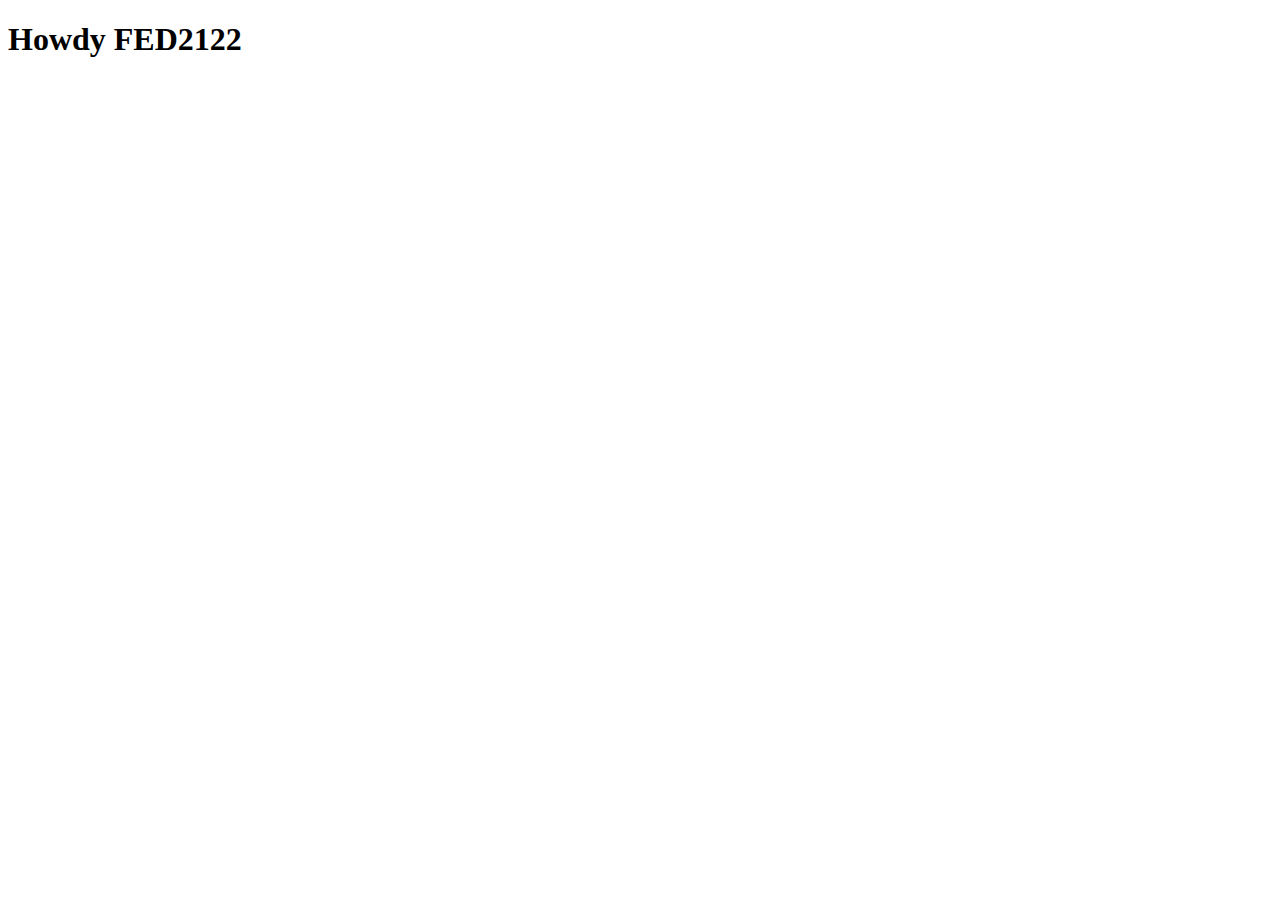
==== index.html @ b1f8be43 "Add files via upload" ====
<!doctype html>
<html lang="nl">
	
<head>
	<meta charset="UTF-8">
	<meta name="author" content="jouw naam">
	<meta name="viewport" content="width=device-width, initial-scale=1">
	
	<title>Howdy FED2122</title>
	
	<link href="styles/style.css" rel="stylesheet">
	<link rel="icon" type="image/svg+xml" href="images/favicon.svg">
</head>

<body>
	<h1>Howdy FED2122</h1>

	<script src="scripts/script.js"></script>
</body>
	
</html>
---- styles/style.css ----
/* CSS Document */
*, *::after, *::before {
  box-sizing:border-box;  
}
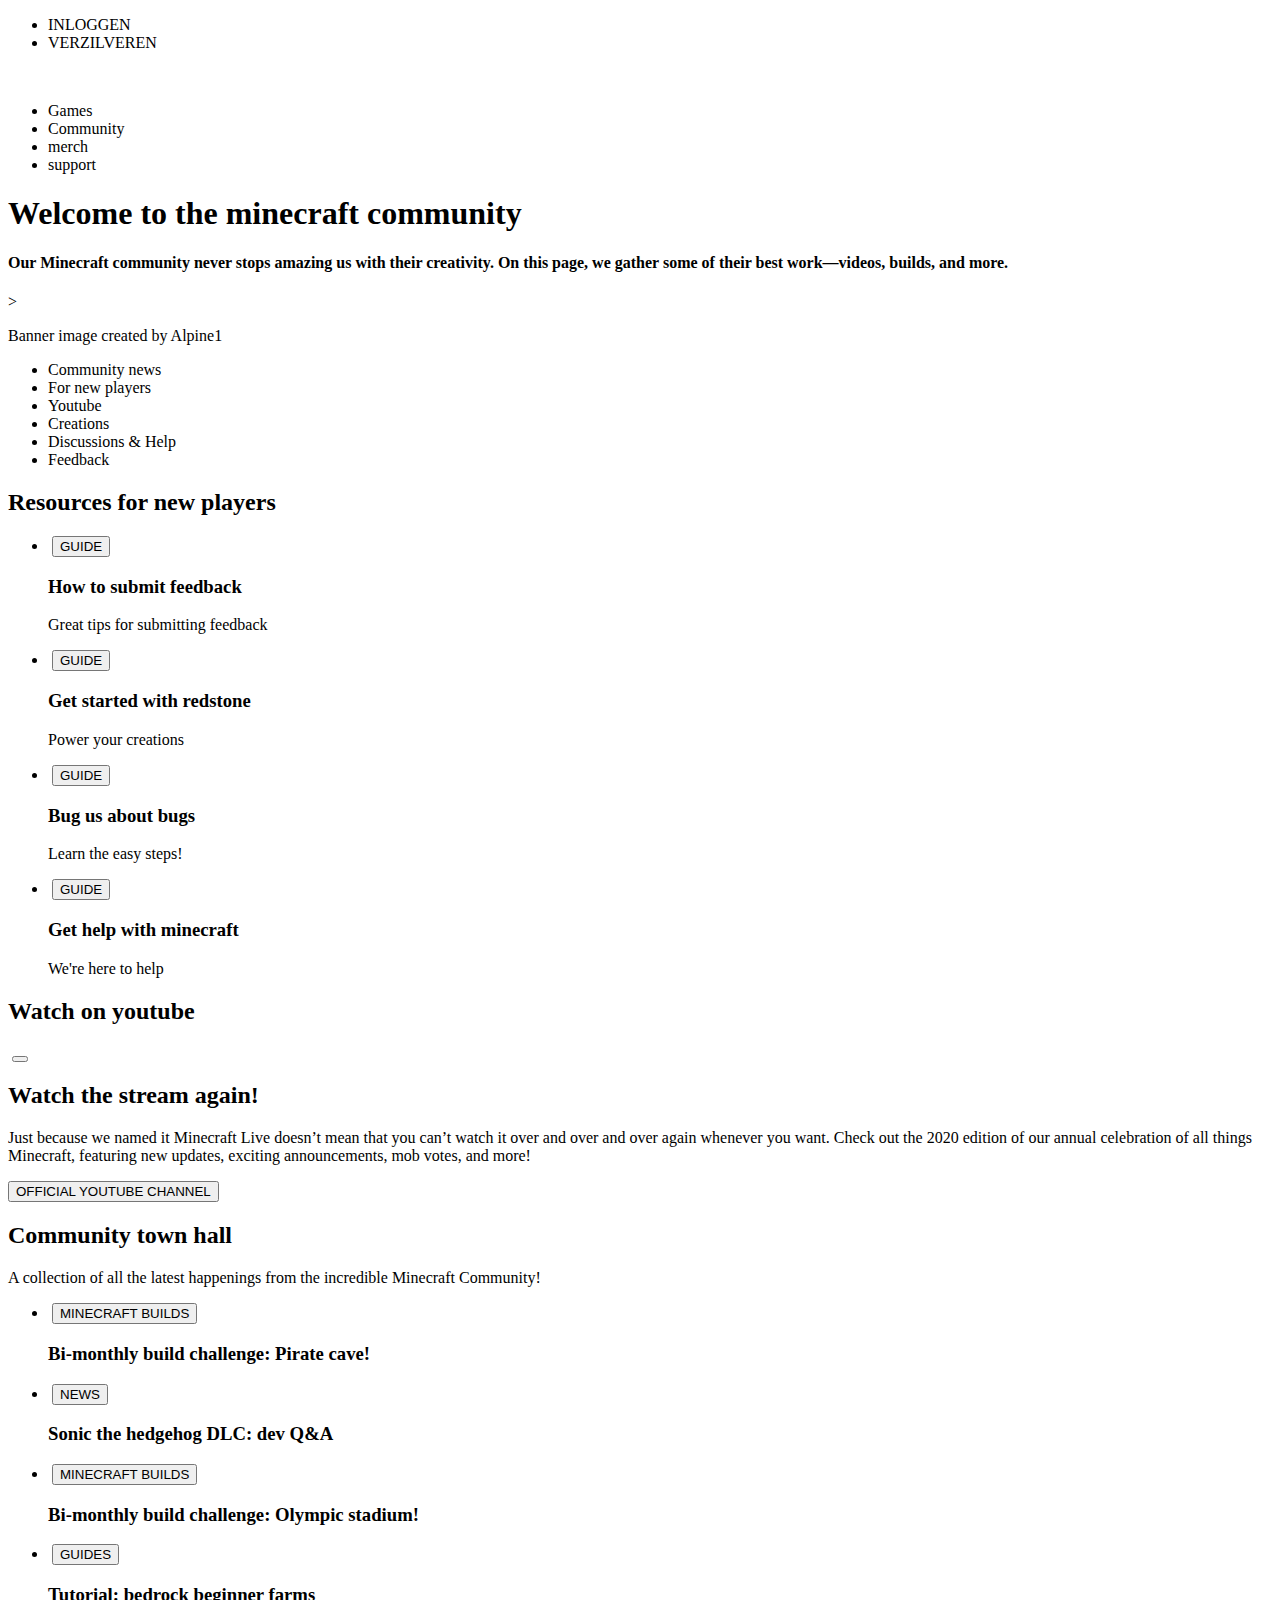
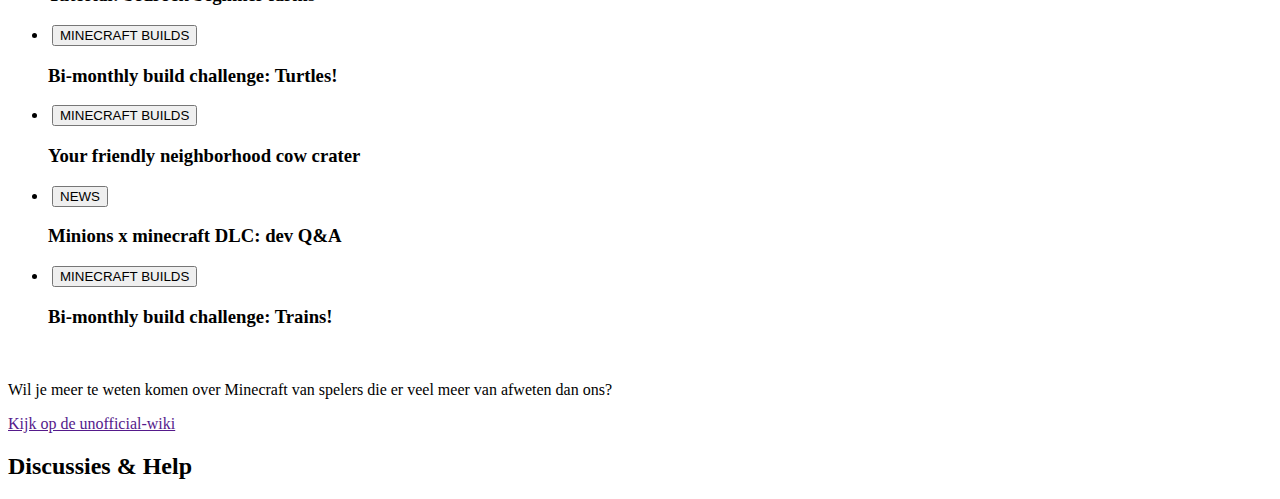
==== commit 84ce870c: "Add files via upload" ====
--- a/index.html
+++ b/index.html
@@ -13,7 +13,160 @@
 </head>
 
 <body>
-	<h1>Howdy FED2122</h1>
+	<header>
+		<ul>
+			<li>INLOGGEN</li>
+			<li>VERZILVEREN</li>
+		</ul>
+
+		<nav>
+			<img src="" alt="">
+			<ul>
+				<li>Games</li>
+				<li>Community</li>
+				<li>merch</li>
+				<li>support</li>
+			</ul>
+		</nav>
+
+		<div class = 'banner'>
+			<h1>Welcome to the minecraft community</h1>
+
+			<h4>Our Minecraft community never stops amazing us with their creativity. 
+				On this page, we gather some of their best work—videos, builds, and more.</h4>>
+			
+			<p>Banner image created by Alpine1</p>
+		</div>
+	</header>
+
+	<main>
+		<nav>
+			<ul>
+				<li>Community news</li>
+				<li>For new players</li>
+				<li>Youtube</li>
+				<li>Creations</li>
+				<li>Discussions & Help</li>
+				<li>Feedback</li>
+			</ul>
+		</nav>
+
+		<div class = "ForNewPlayers">
+			<h2>Resources for new players</h2>
+
+			<ul>
+				<li>
+					<img src="" alt="">
+					<button>GUIDE</button>
+					<h3>How to submit feedback</h3>
+					<p>Great tips for submitting feedback</p>
+				</li>
+				<li>
+					<img src="" alt="">
+					<button>GUIDE</button>
+					<h3>Get started with redstone</h3>
+					<p>Power your creations</p>
+				</li>
+				<li>
+					<img src="" alt="">
+					<button>GUIDE</button>
+					<h3>Bug us about bugs</h3>
+					<p>Learn the easy steps!</p>
+				</li>
+				<li>
+					<img src="" alt="">
+					<button>GUIDE</button>
+					<h3>Get help with minecraft</h3>
+					<p>We're here to help</p>
+				</li>
+			</ul>
+		</div>
+
+		<div class = "Youtube">
+			<h2>Watch on youtube</h2>
+			<img src="" alt="">
+			<button></button>
+
+			<h2>Watch the stream again!</h2>
+
+			<p>Just because we named it Minecraft Live doesn’t mean that you 
+				can’t watch it over and over and over again whenever you want. 
+				Check out the 2020 edition of our annual celebration of all things 
+				Minecraft, featuring new updates, exciting announcements, mob votes, 
+				and more!</p>
+
+			<button>OFFICIAL YOUTUBE CHANNEL</button>
+		</div>
+
+		<div class = "Creations">
+			<h2>Community town hall</h2>
+
+			<p>A collection of all the latest happenings from the incredible Minecraft Community!</p>
+
+			<ul>
+				<li>
+					<img src="" alt="">
+					<button>MINECRAFT BUILDS</button>
+					<h3>Bi-monthly build challenge: Pirate cave!</h3>
+				</li>
+				<li>
+					<img src="" alt="">
+					<button>NEWS</button>
+					<h3>Sonic the hedgehog DLC: dev Q&A</h3>
+				</li>
+				<li>
+					<img src="" alt="">
+					<button>MINECRAFT BUILDS</button>
+					<h3>Bi-monthly build challenge: Olympic stadium!</h3>
+				</li>
+				<li>
+					<img src="" alt="">
+					<button>GUIDES</button>
+					<h3>Tutorial: bedrock beginner farms</h3>
+				</li>
+				<li>
+					<img src="" alt="">
+					<button>MINECRAFT BUILDS</button>
+					<h3>Bi-monthly build challenge: Turtles!</h3>
+				</li>
+				<li>
+					<img src="" alt="">
+					<button>MINECRAFT BUILDS</button>
+					<h3>Your friendly neighborhood cow crater</h3>
+				</li>
+				<li>
+					<img src="" alt="">
+					<button>NEWS</button>
+					<h3>Minions x minecraft DLC: dev Q&A</h3>
+				</li>
+				<li>
+					<img src="" alt="">
+					<button>MINECRAFT BUILDS</button>
+					<h3>Bi-monthly build challenge: Trains!</h3>
+				</li>
+			</ul>
+
+			<img src="" alt="">
+
+			<p>Wil je meer te weten komen over Minecraft van spelers die er veel meer
+				van afweten dan ons?
+			</p>
+
+			<a href="">Kijk op de unofficial-wiki</a>
+		</div>
+
+		<div class = "Discussions&Help">
+			<h2>Discussies & Help</h2>
+		</div>
+
+		<div class = "Feedback">
+
+		</div>
+	</main>
+
+	<footer>
+
+	</footer>
 
 	<script src="scripts/script.js"></script>
 </body>
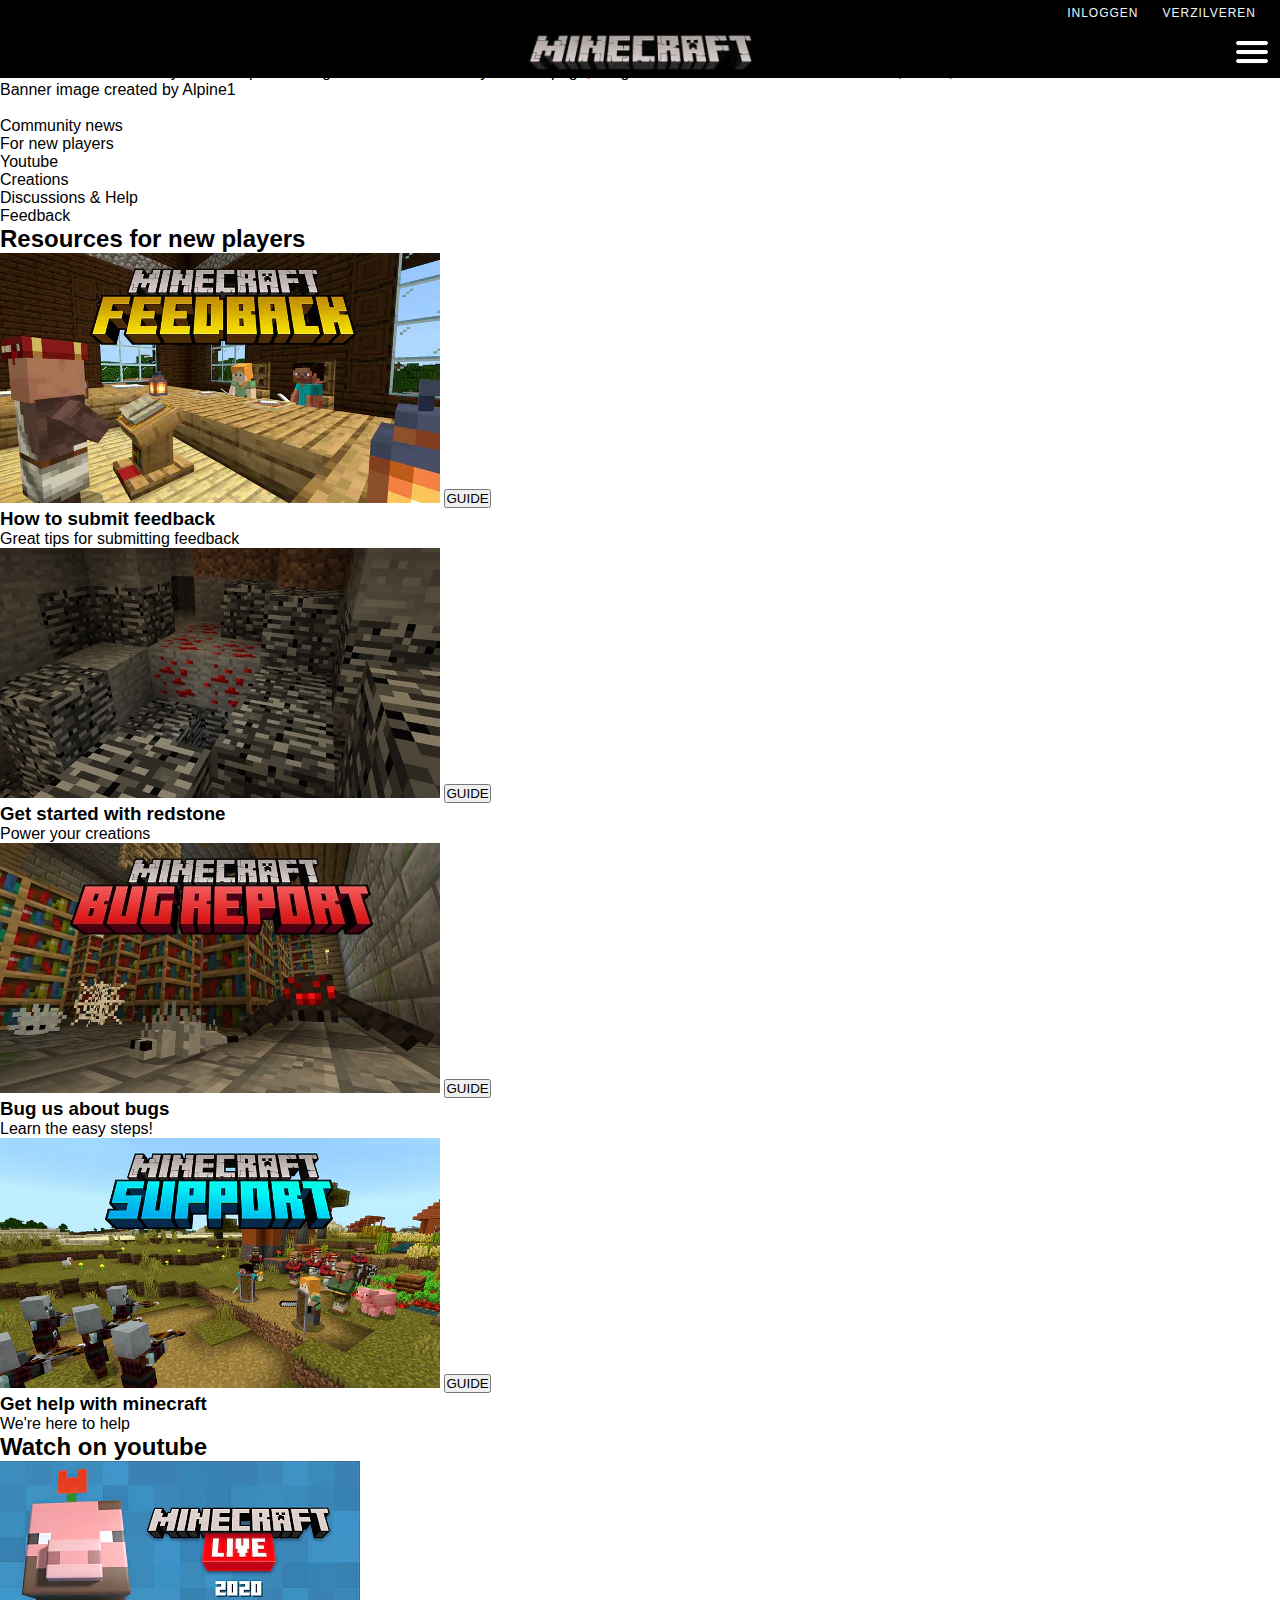
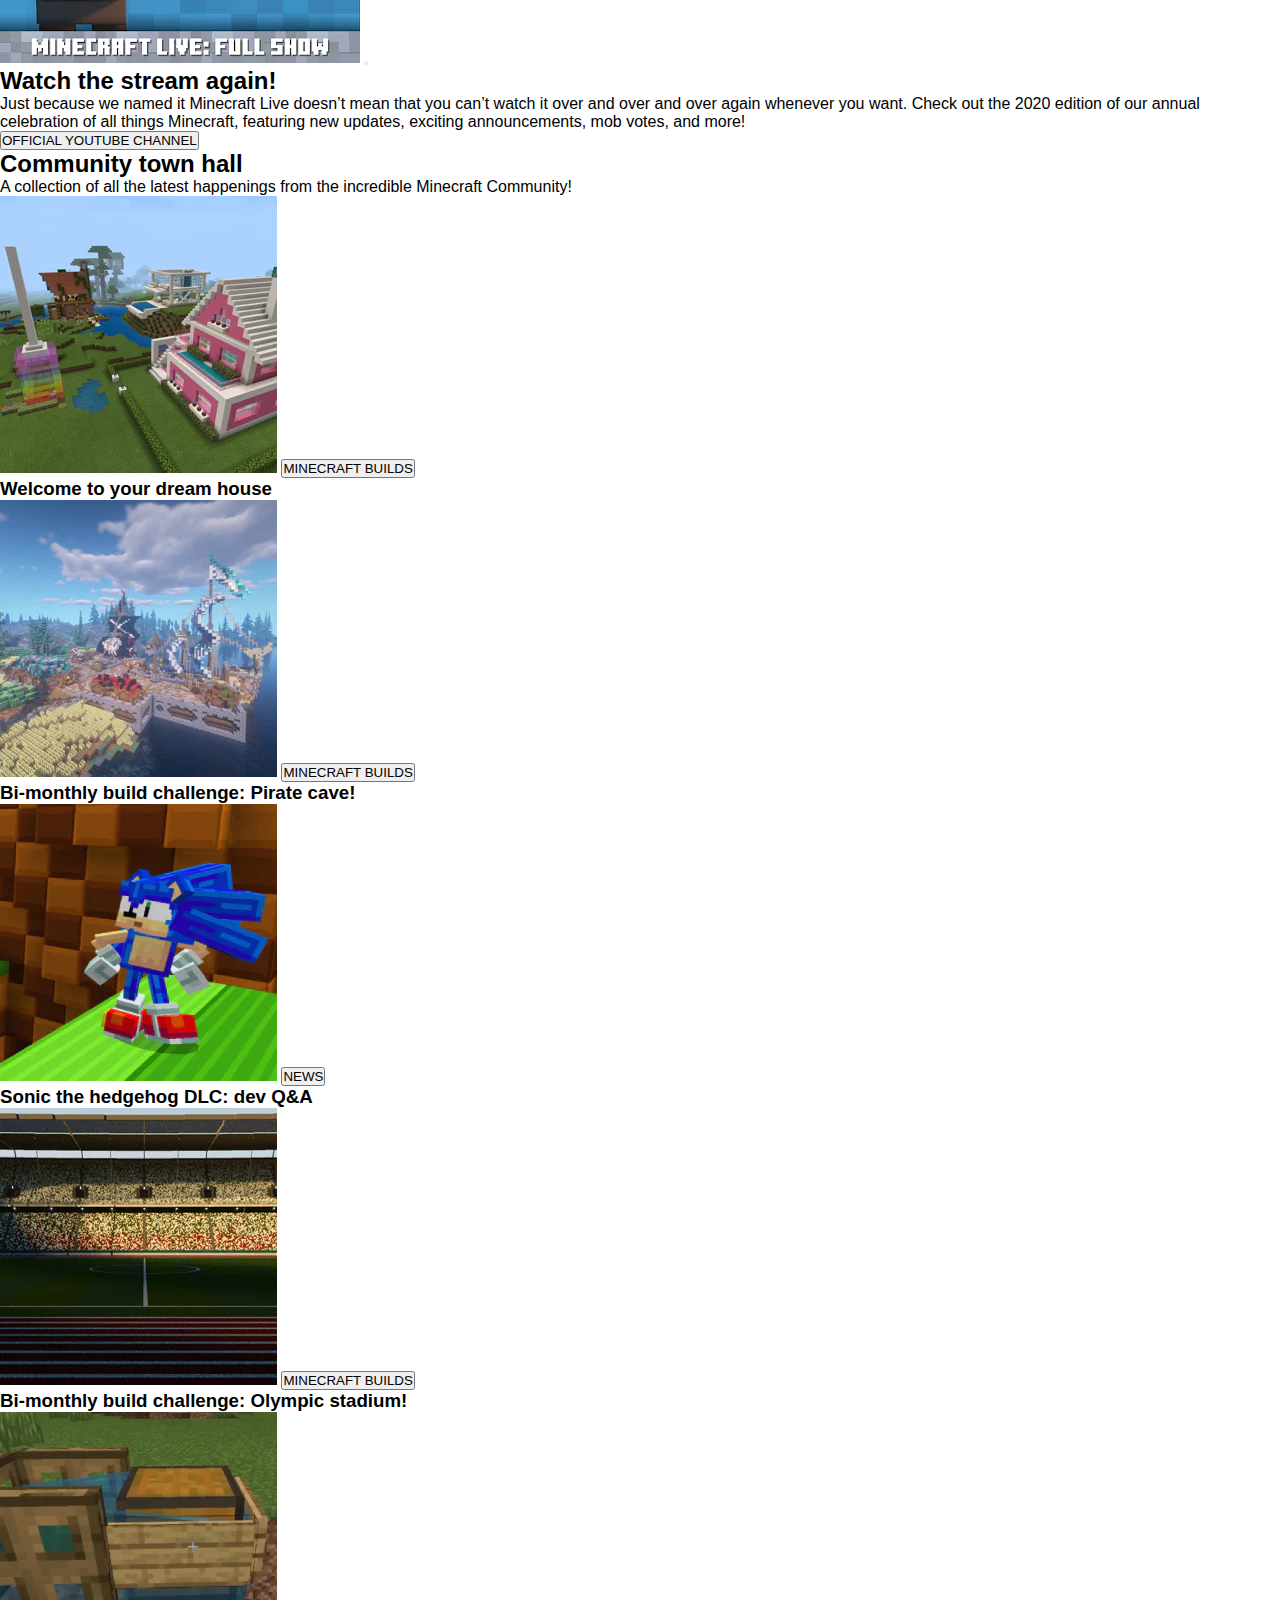
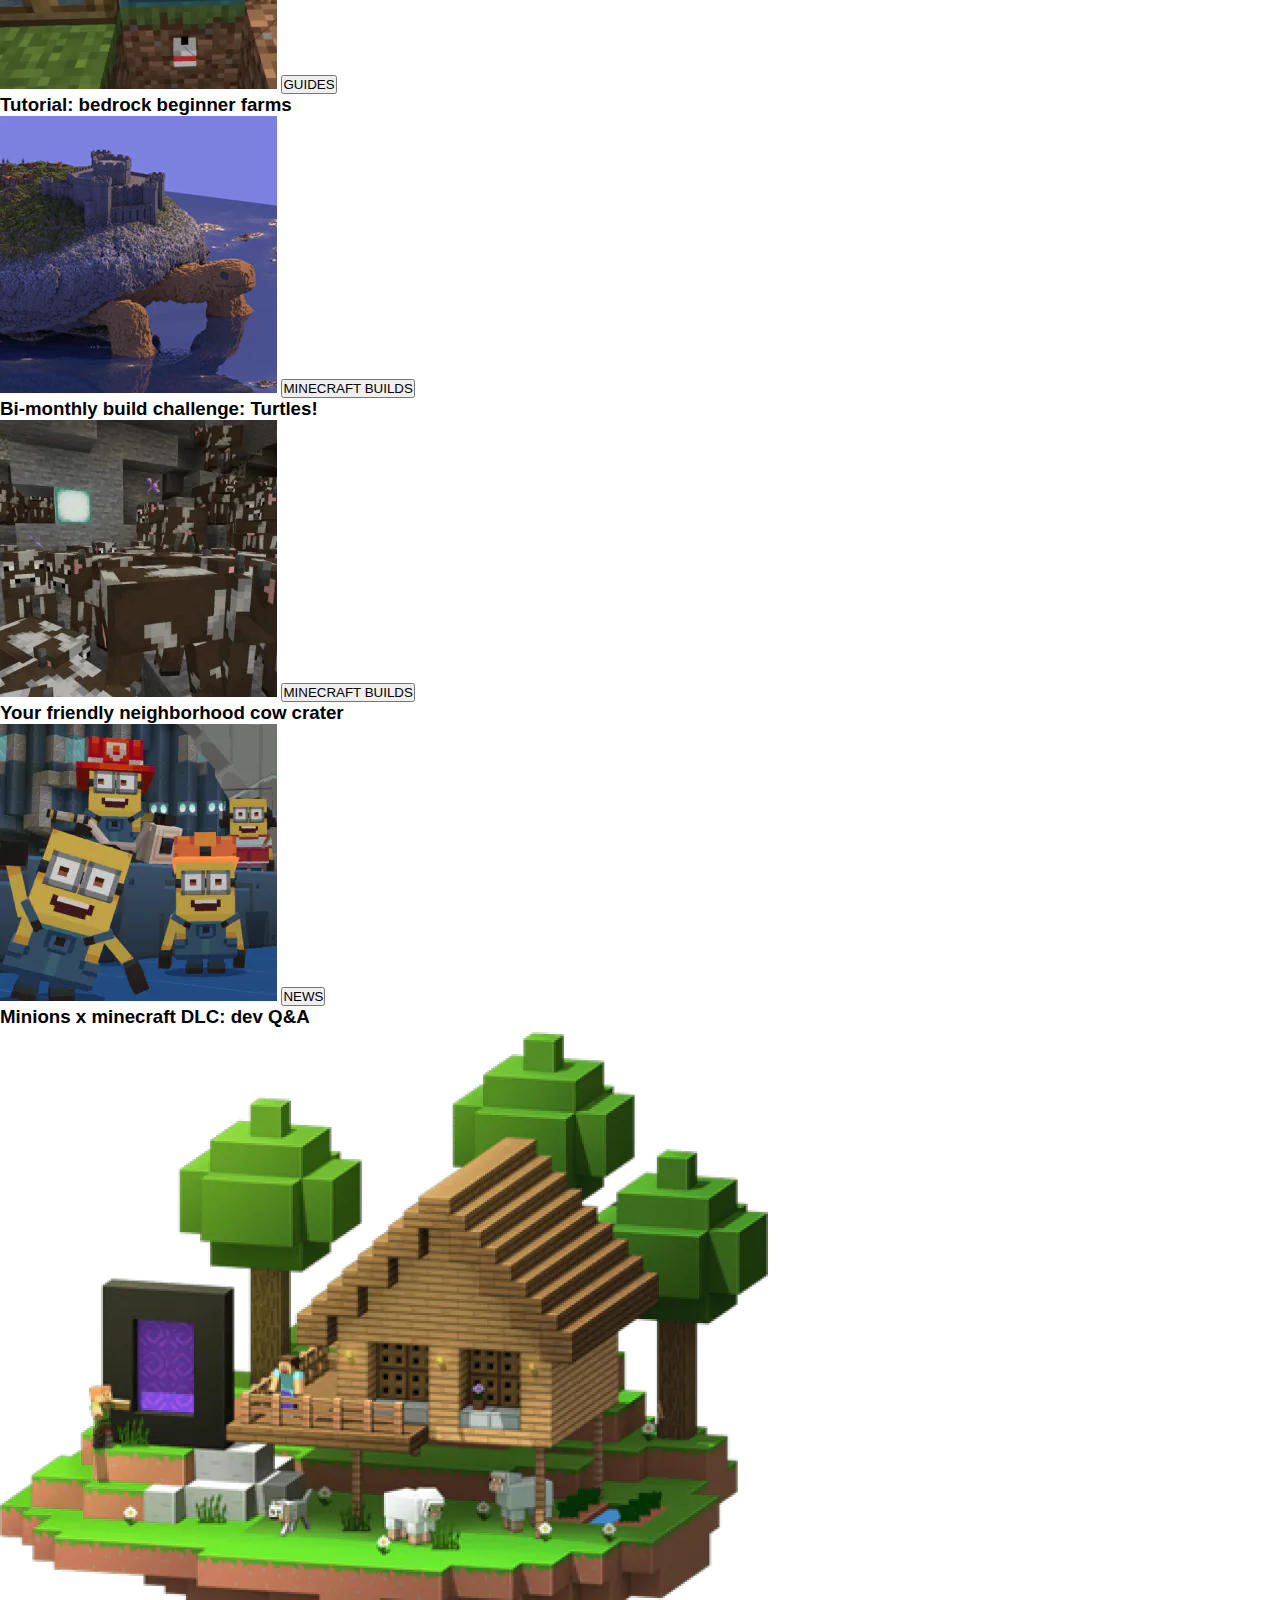
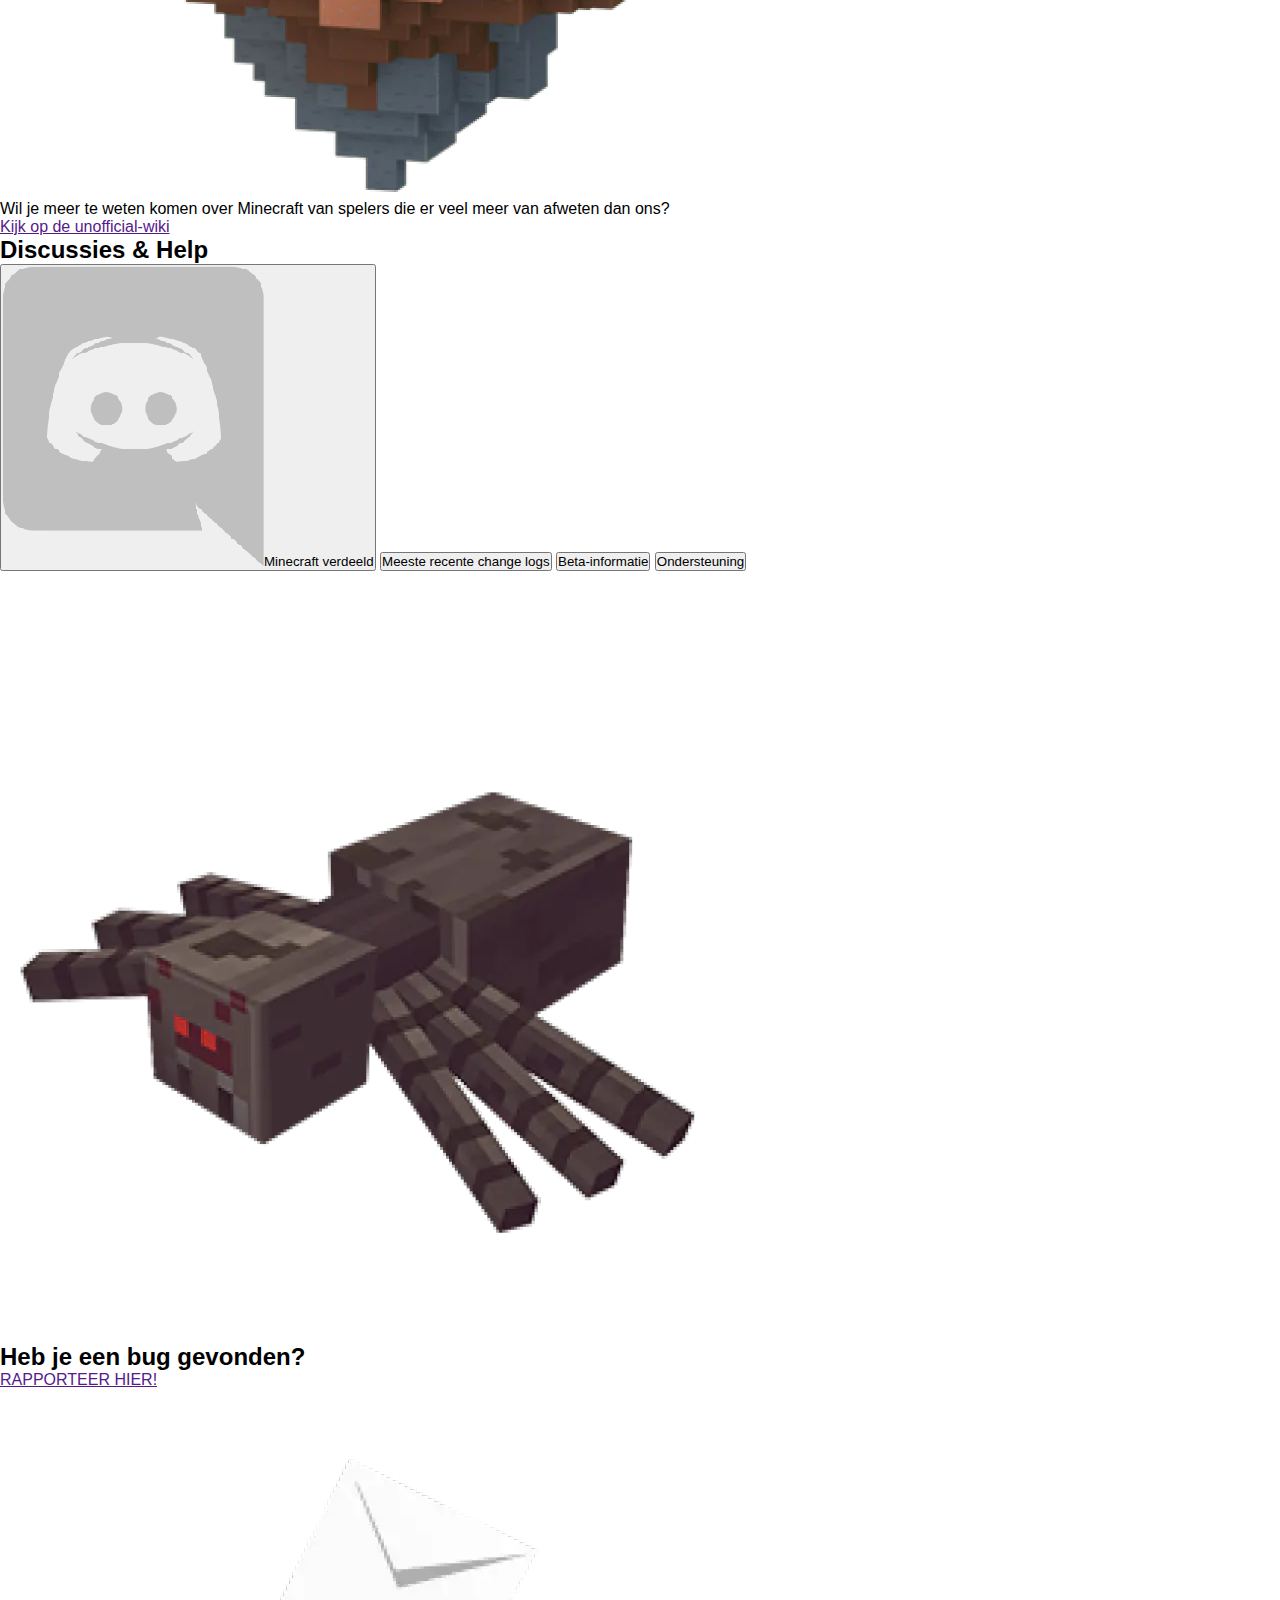
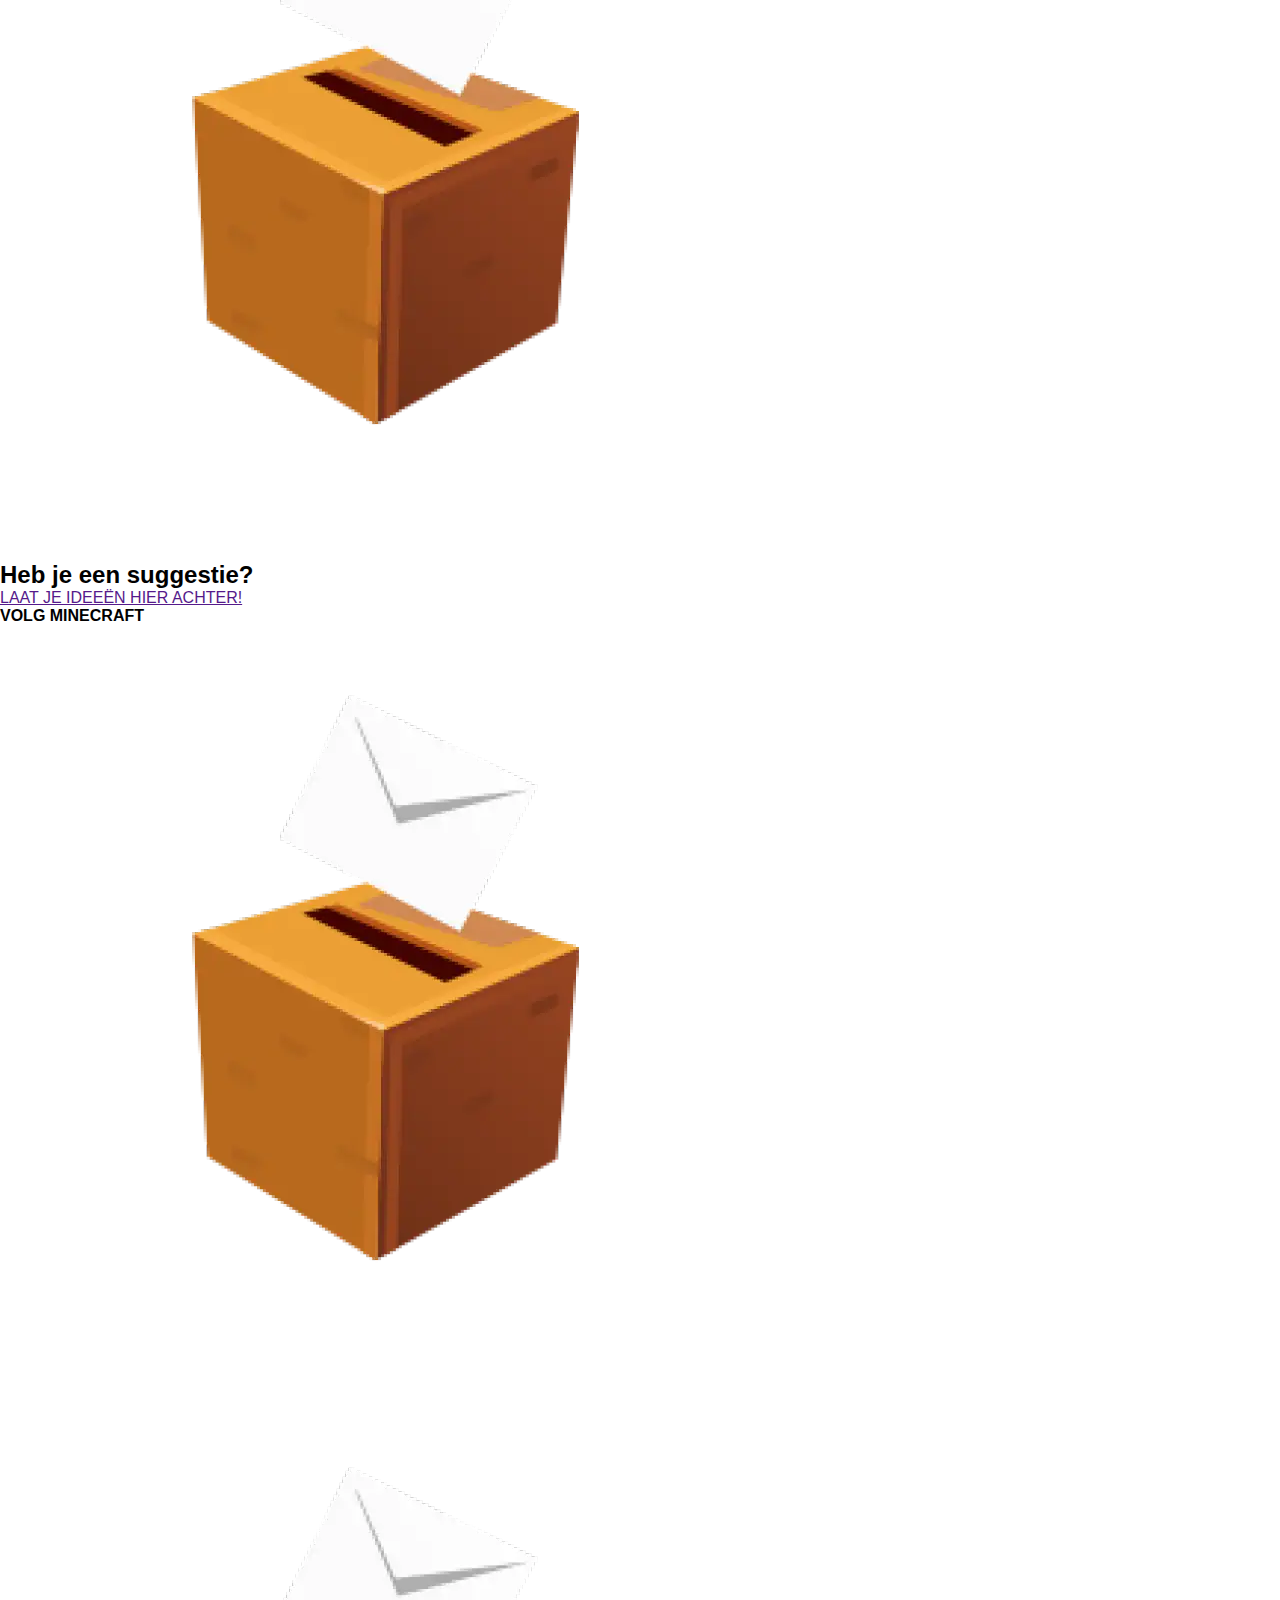
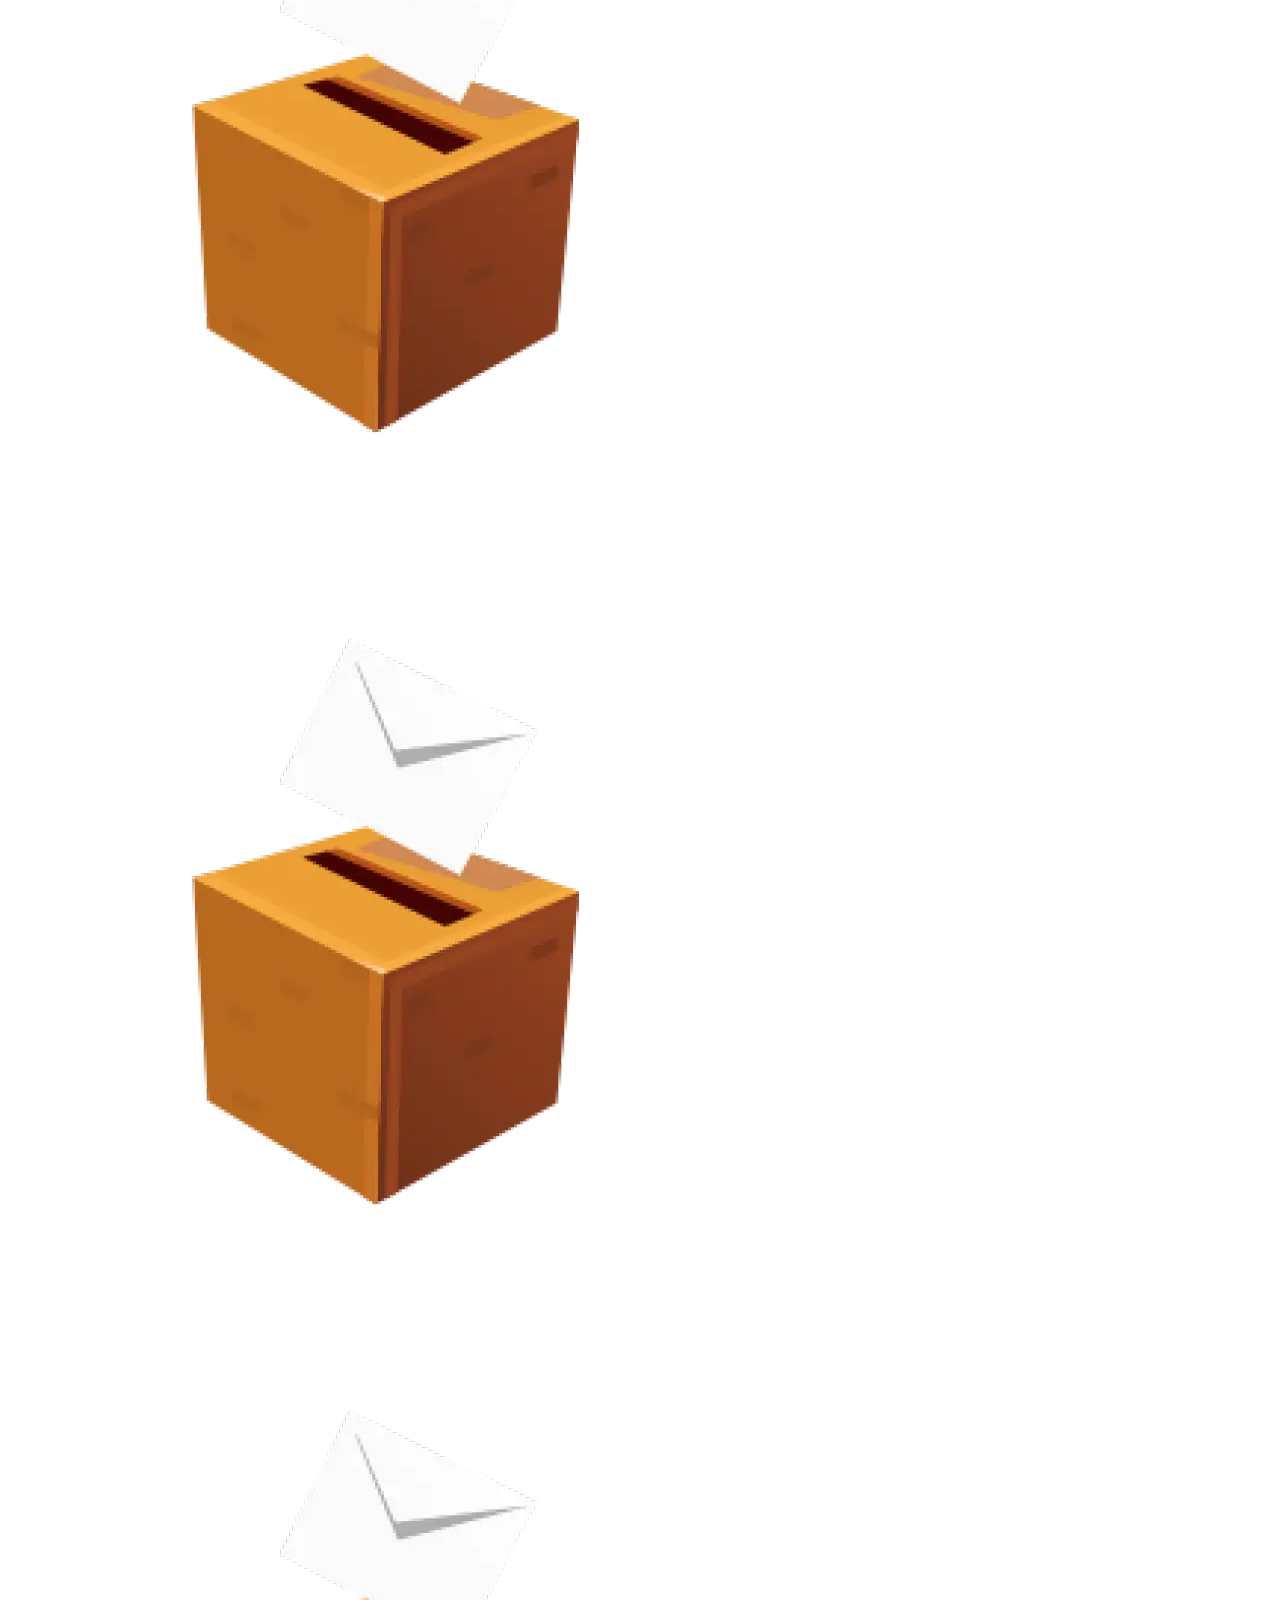
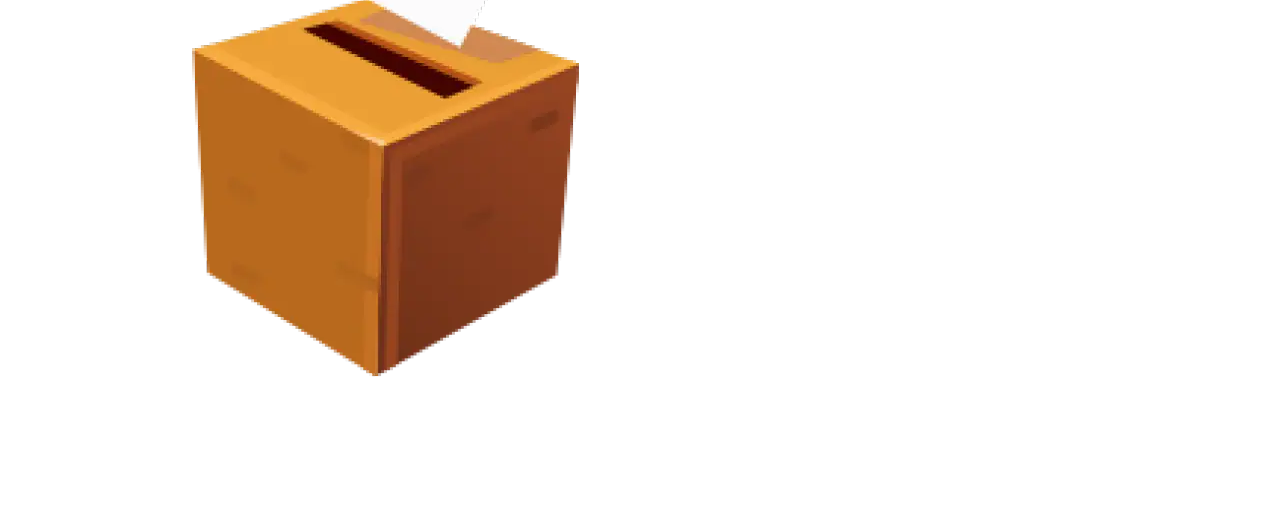
==== commit e27677cf: "Add files via upload" ====
--- a/index.html
+++ b/index.html
@@ -6,7 +6,7 @@
 	<meta name="author" content="jouw naam">
 	<meta name="viewport" content="width=device-width, initial-scale=1">
 	
-	<title>Howdy FED2122</title>
+	<title>Community | Minecraft</title>
 	
 	<link href="styles/style.css" rel="stylesheet">
 	<link rel="icon" type="image/svg+xml" href="images/favicon.svg">
@@ -15,28 +15,29 @@
 <body>
 	<header>
 		<ul>
-			<li>INLOGGEN</li>
-			<li>VERZILVEREN</li>
+			<li><a href="">INLOGGEN</a></li>
+			<li><a href="">VERZILVEREN</a></li>
 		</ul>
-
 		<nav>
-			<img src="" alt="">
-			<ul>
-				<li>Games</li>
-				<li>Community</li>
-				<li>merch</li>
-				<li>support</li>
+			<img src="images/logo.jpg" alt="MINECRAFT">
+			<a href=""><img src="images/hamburgermenu.png" alt=""></a>
+			<ul>
+				<li><a href="">Games</a></li>
+				<li><a href="">Community</a></li>
+				<li><a href="">Merch</a></li>
+				<li><a href="">Support</a></li>
 			</ul>
 		</nav>
 
-		<div class = 'banner'>
+		<section>
 			<h1>Welcome to the minecraft community</h1>
 
-			<h4>Our Minecraft community never stops amazing us with their creativity. 
-				On this page, we gather some of their best work—videos, builds, and more.</h4>>
+			<p>Our Minecraft community never stops amazing us with their creativity. 
+				On this page, we gather some of their best work—videos, builds, and more.</p>
 			
 			<p>Banner image created by Alpine1</p>
-		</div>
+			<img src="" alt="">
+		</section>
 	</header>
 
 	<main>
@@ -51,40 +52,40 @@
 			</ul>
 		</nav>
 
-		<div class = "ForNewPlayers">
+		<section id = "ForNewPlayers">
 			<h2>Resources for new players</h2>
 
 			<ul>
 				<li>
-					<img src="" alt="">
+					<img src="images/Feedback_NPA.jpg" alt="Feedback">
 					<button>GUIDE</button>
 					<h3>How to submit feedback</h3>
 					<p>Great tips for submitting feedback</p>
 				</li>
 				<li>
-					<img src="" alt="">
+					<img src="images/redstone1-npa.jpg" alt="redstone">
 					<button>GUIDE</button>
 					<h3>Get started with redstone</h3>
 					<p>Power your creations</p>
 				</li>
 				<li>
-					<img src="" alt="">
+					<img src="images/bugsite_NPA.jpg" alt="bugsite">
 					<button>GUIDE</button>
 					<h3>Bug us about bugs</h3>
 					<p>Learn the easy steps!</p>
 				</li>
 				<li>
-					<img src="" alt="">
+					<img src="images/Support_NPA.jpg" alt="support">
 					<button>GUIDE</button>
 					<h3>Get help with minecraft</h3>
 					<p>We're here to help</p>
 				</li>
 			</ul>
-		</div>
-
-		<div class = "Youtube">
+		</section>
+
+		<section id = "Youtube">
 			<h2>Watch on youtube</h2>
-			<img src="" alt="">
+			<img src="images/mc-life.jpg" alt="thumbnail mc-life">
 			<button></button>
 
 			<h2>Watch the stream again!</h2>
@@ -96,72 +97,102 @@
 				and more!</p>
 
 			<button>OFFICIAL YOUTUBE CHANNEL</button>
-		</div>
-
-		<div class = "Creations">
+			</section>
+
+		<section id = "Creations">
 			<h2>Community town hall</h2>
 
 			<p>A collection of all the latest happenings from the incredible Minecraft Community!</p>
 
 			<ul>
 				<li>
-					<img src="" alt="">
+					<img src="images/team-houses_277x277.jpg" alt="team-houses_277x277">
+					<button>MINECRAFT BUILDS</button>
+					<h3>Welcome to your dream house</h3>
+				</li>
+				<li>
+					<img src="images/pirate-cave_277x277.jpg" alt="pirate-cave_277x277">
 					<button>MINECRAFT BUILDS</button>
 					<h3>Bi-monthly build challenge: Pirate cave!</h3>
 				</li>
 				<li>
-					<img src="" alt="">
+					<img src="images/Sonic_Thumb_277x277.jpg" alt="Sonic_Thumb_277x277">
 					<button>NEWS</button>
 					<h3>Sonic the hedgehog DLC: dev Q&A</h3>
 				</li>
 				<li>
-					<img src="" alt="">
+					<img src="images/olympics_277x277.jpg" alt="olympics_277x277">
 					<button>MINECRAFT BUILDS</button>
 					<h3>Bi-monthly build challenge: Olympic stadium!</h3>
 				</li>
 				<li>
-					<img src="" alt="">
+					<img src="images/BeginnerFarms_Thumb.jpg" alt="BeginnerFarms_Thumb">
 					<button>GUIDES</button>
 					<h3>Tutorial: bedrock beginner farms</h3>
 				</li>
 				<li>
-					<img src="" alt="">
+					<img src="images/turtles_277x277.jpg" alt="turtles_277x277">
 					<button>MINECRAFT BUILDS</button>
 					<h3>Bi-monthly build challenge: Turtles!</h3>
 				</li>
 				<li>
-					<img src="" alt="">
+					<img src="images/Thumbnail_277x277.jpg" alt="cows">
 					<button>MINECRAFT BUILDS</button>
 					<h3>Your friendly neighborhood cow crater</h3>
 				</li>
 				<li>
-					<img src="" alt="">
+					<img src="images/NewThumb_277x277.jpg" alt="Minions">
 					<button>NEWS</button>
 					<h3>Minions x minecraft DLC: dev Q&A</h3>
 				</li>
-				<li>
-					<img src="" alt="">
-					<button>MINECRAFT BUILDS</button>
-					<h3>Bi-monthly build challenge: Trains!</h3>
-				</li>
-			</ul>
-
-			<img src="" alt="">
-
+				
+			</ul>
+
+			<img src="images/house-island.jpg" alt="house-island">
+		</section>
+
+		<section>
 			<p>Wil je meer te weten komen over Minecraft van spelers die er veel meer
 				van afweten dan ons?
 			</p>
 
 			<a href="">Kijk op de unofficial-wiki</a>
-		</div>
-
-		<div class = "Discussions&Help">
+		</section>
+		
+
+		<section id = "Discussions&Help">
 			<h2>Discussies & Help</h2>
-		</div>
-
-		<div class = "Feedback">
-
-		</div>
+
+			<button><img src="images/discord-icon-transparent-0.jpg" alt="discord">Minecraft verdeeld</button>
+			<button>Meeste recente change logs</button>
+			<button>Beta-informatie</button>
+			<button>Ondersteuning</button>
+		</section>
+
+		<section id = "Feedback">
+			<ul>
+				<li>
+					<img src="images/spider.jpg" alt="spider">
+					<h2>Heb je een bug gevonden?</h2>
+					<a href="">RAPPORTEER HIER!</a>
+				</li>
+				<li>
+					<img src="images/mailbox.jpg" alt="mailbox">
+					<h2>Heb je een suggestie?</h2>
+					<a href="">LAAT JE IDEEËN HIER ACHTER!</a>
+				</li>
+			</ul>
+		</section>
+
+		<section>
+			<h4>VOLG MINECRAFT</h4>
+			<ul>
+				<li><a href=""><img src="images/instagram.jpg" alt="instagram"></a></li>
+				<li><a href=""><img src="images/twitter.jpg" alt="twitter"></a></li>
+				<li><a href=""><img src="images/youtube.jpg" alt="youtube"></a></li>
+				<li><a href=""><img src="images/facebook.jpg" alt="facebook"></a></li>
+			</ul>
+		</section>
 	</main>
 
 	<footer>
--- a/styles/style.css
+++ b/styles/style.css
@@ -1,5 +1,71 @@
 /* CSS Document */
 *, *::after, *::before {
   box-sizing:border-box;  
+  margin: 0;
+  padding: 0;
 }
 
+body {
+  font-family: Helvetica;
+  
+}
+
+header > ul:first-of-type {
+  display: flex;
+  list-style-type: none;
+  justify-content: flex-end;
+  background-color: black;
+  font-size: 12px;
+  padding-bottom: 0.5em;
+  padding-top: 0.5em;
+}
+
+header ul:first-of-type a{
+  color: aliceblue;
+  text-decoration: none;
+  line-height: 1;
+  letter-spacing: 1px;
+  margin-right: 2em;
+}
+
+header nav{
+  color: aliceblue;
+  position: fixed;
+  height: 52px;
+  width: 100%;
+  background-color: black;
+}
+
+header nav > img:nth-of-type(1){
+  width: 225px;
+  height: 36.25px;
+  background-color: black;
+  position: absolute;
+  left: calc(50% - 225px / 2);
+  top: calc(50% - 36.25px / 2);
+}
+
+header nav a img{
+  height: 36.25px;
+  background-color: black;
+  position: absolute;
+  right: 0;
+  top: calc(50% - 36.25px / 2);
+  right: 10px;
+
+}
+
+header nav ul{
+  background-color: rgb(54, 54, 54);
+  position: fixed;
+  top: 77.5px;
+  left: 0;
+  right: 20%;
+  bottom: 0;
+  transform:translateX(-100%);
+}
+
+ul.MenuUit{
+  transform:translateX(100%);
+}
+
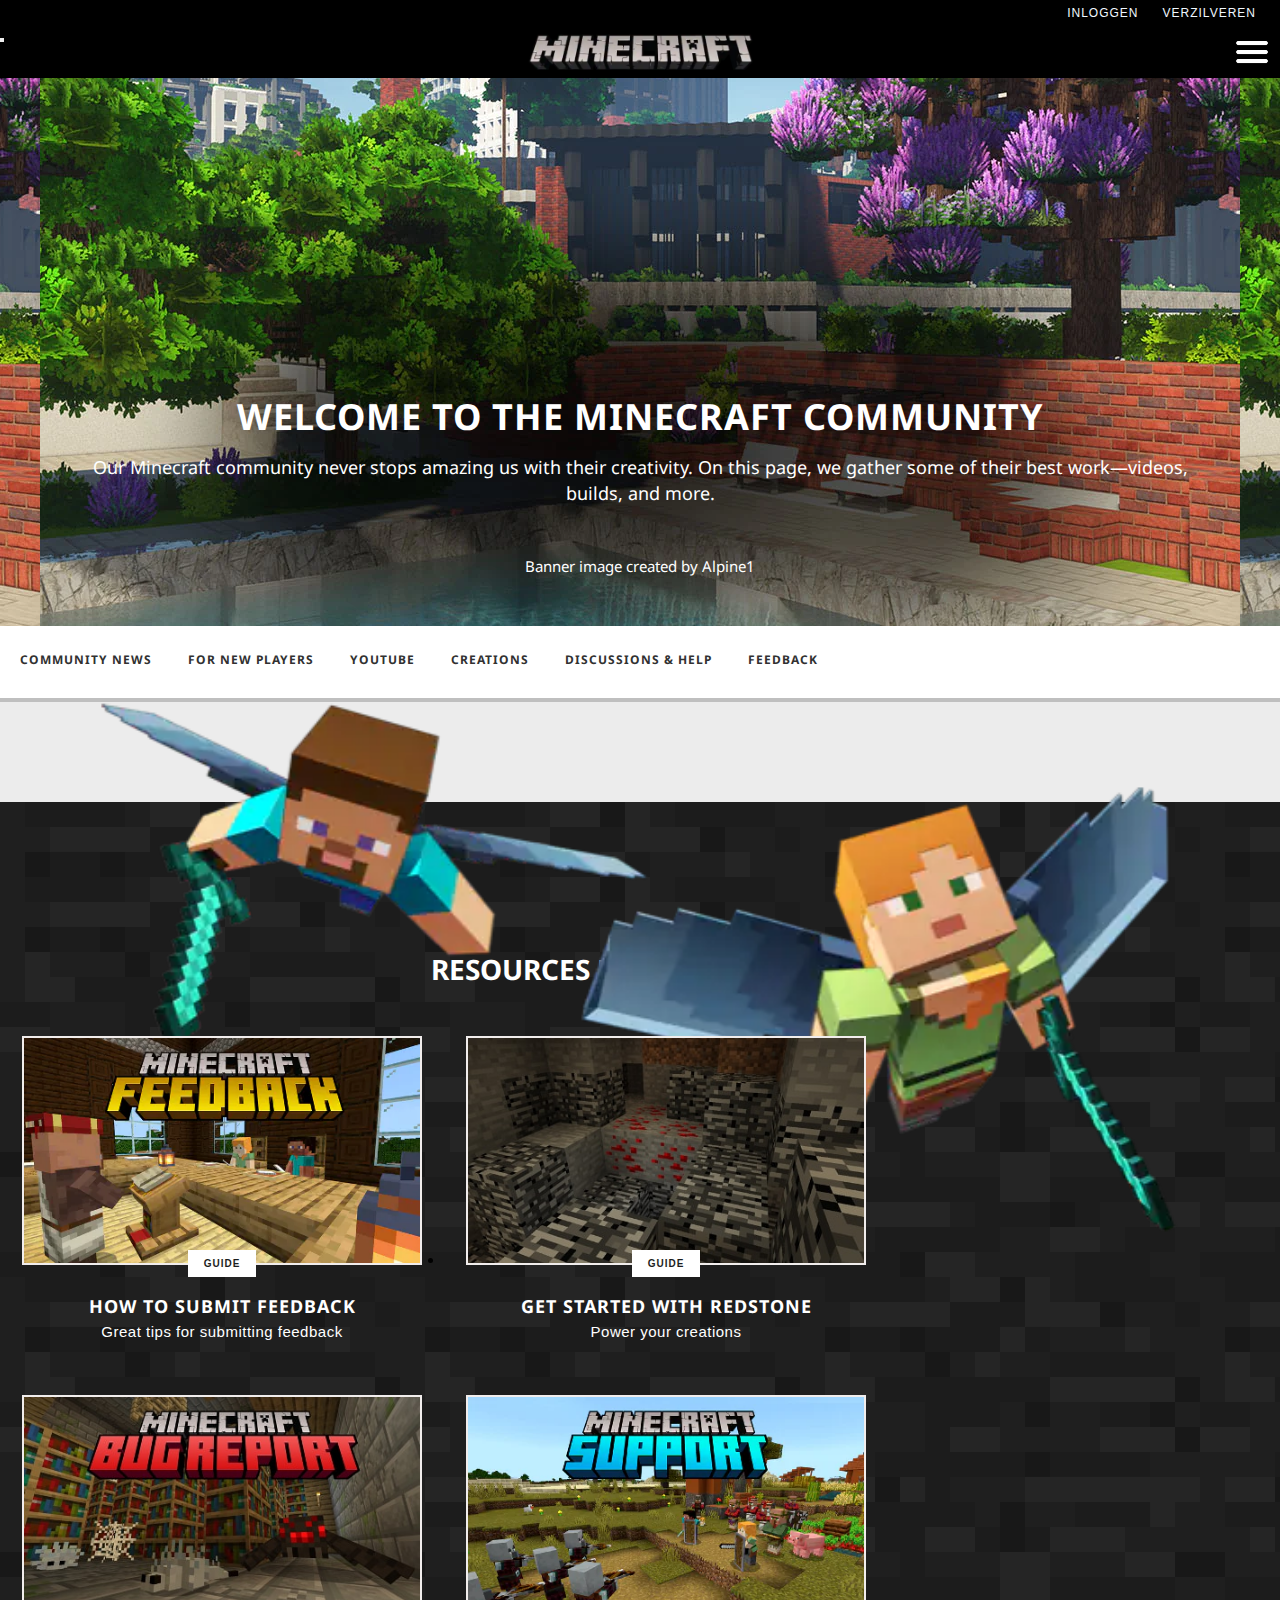
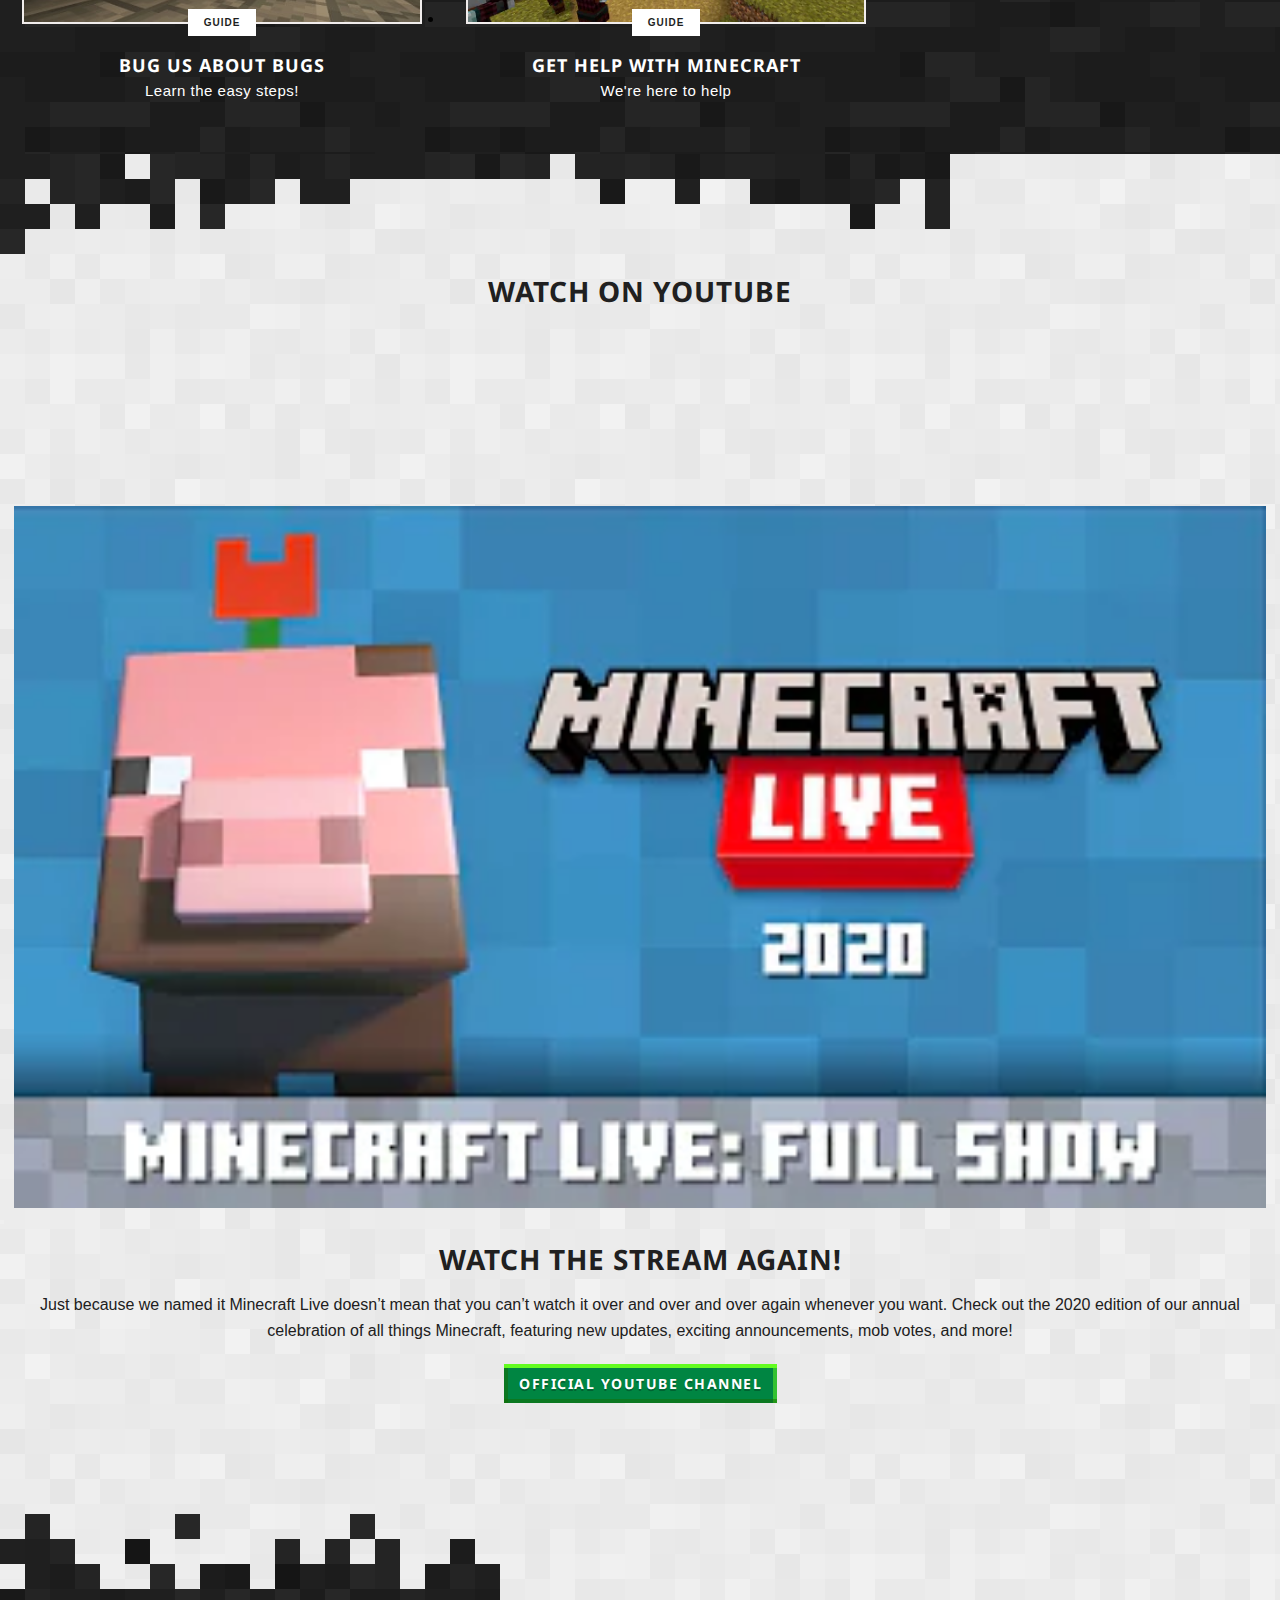
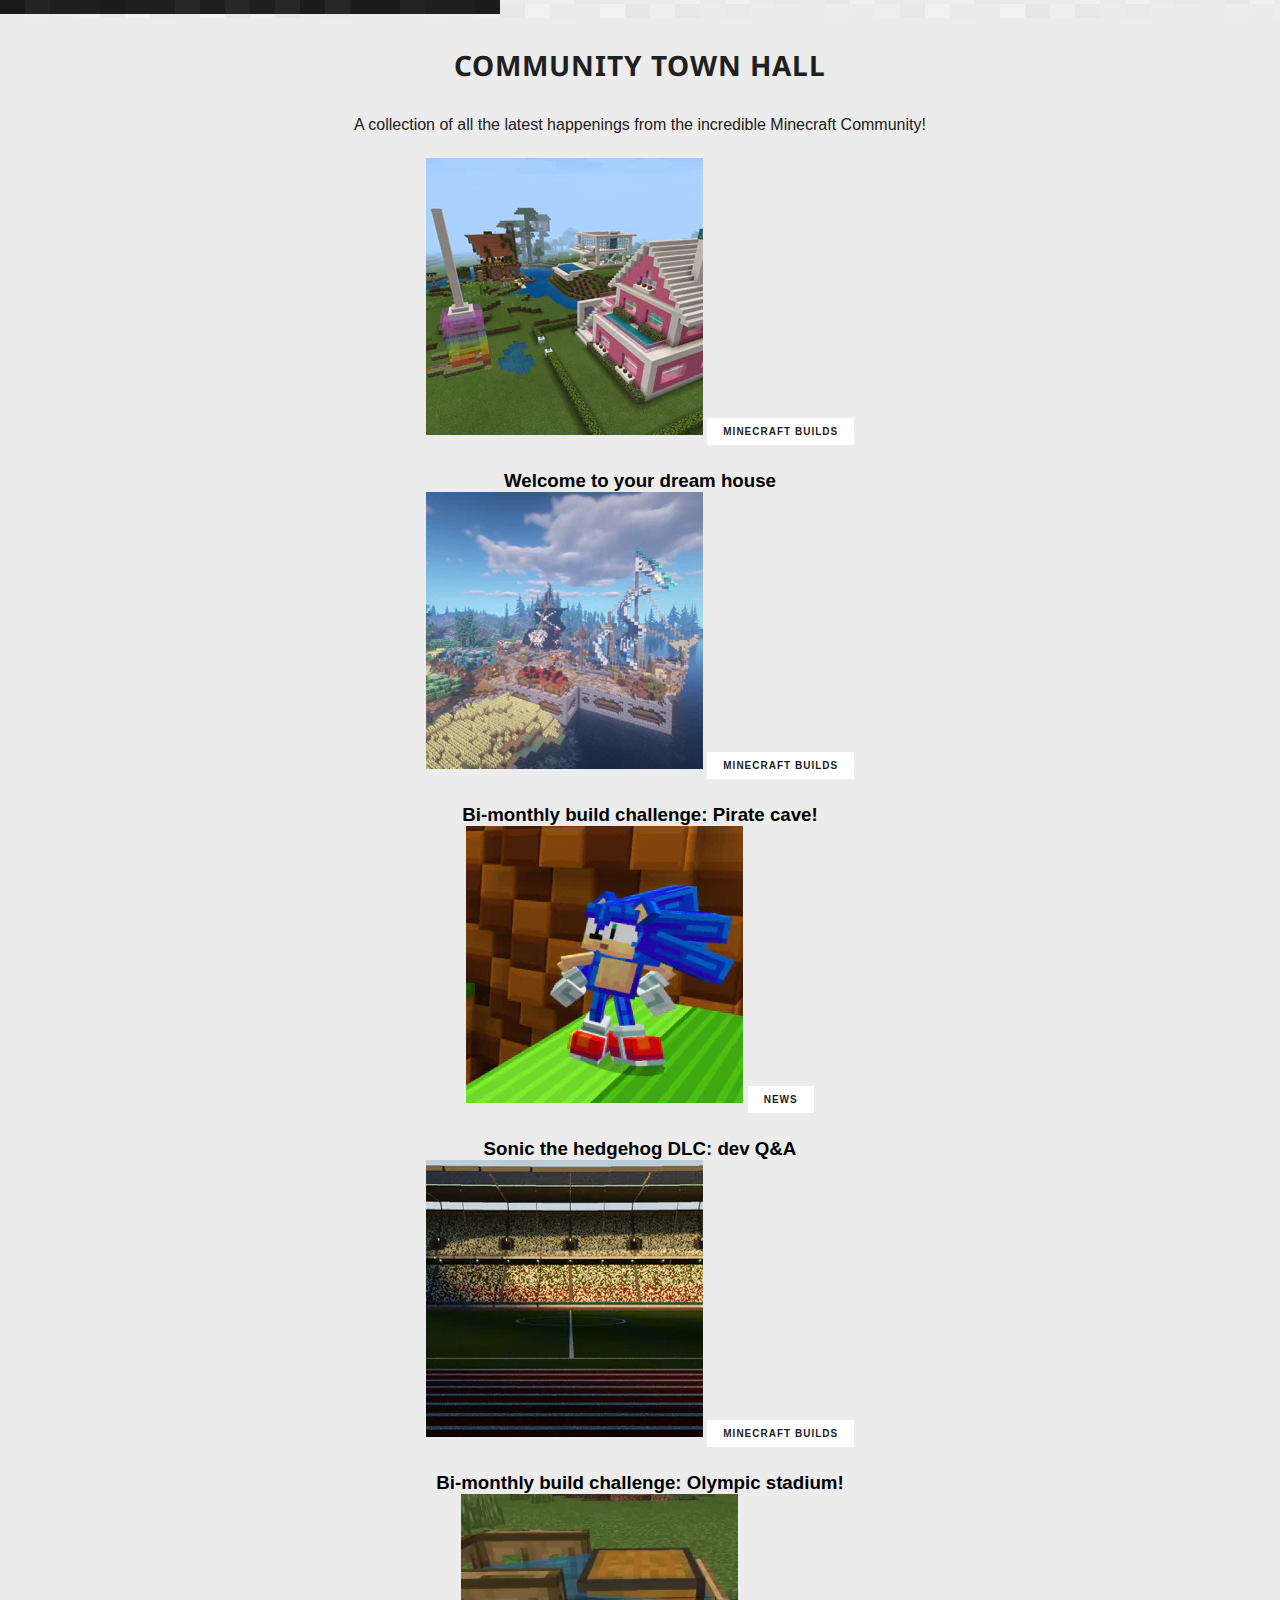
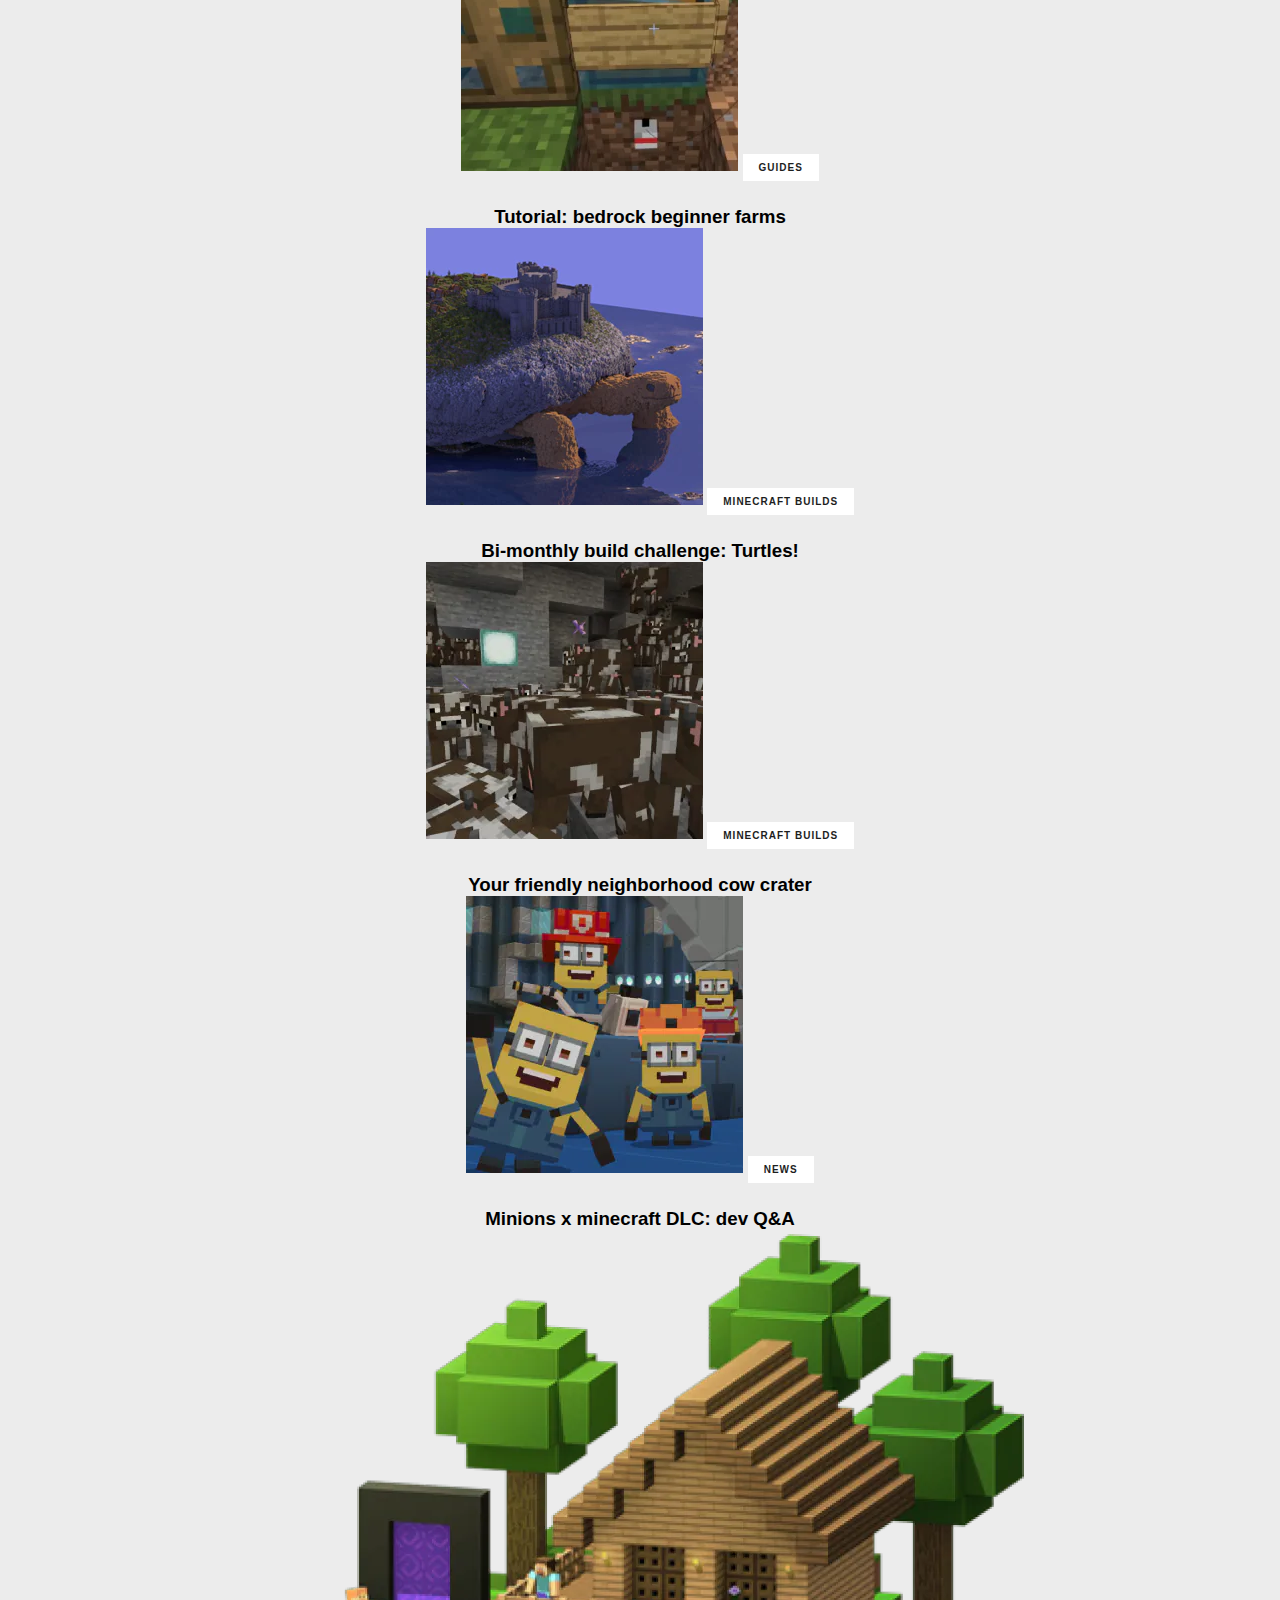
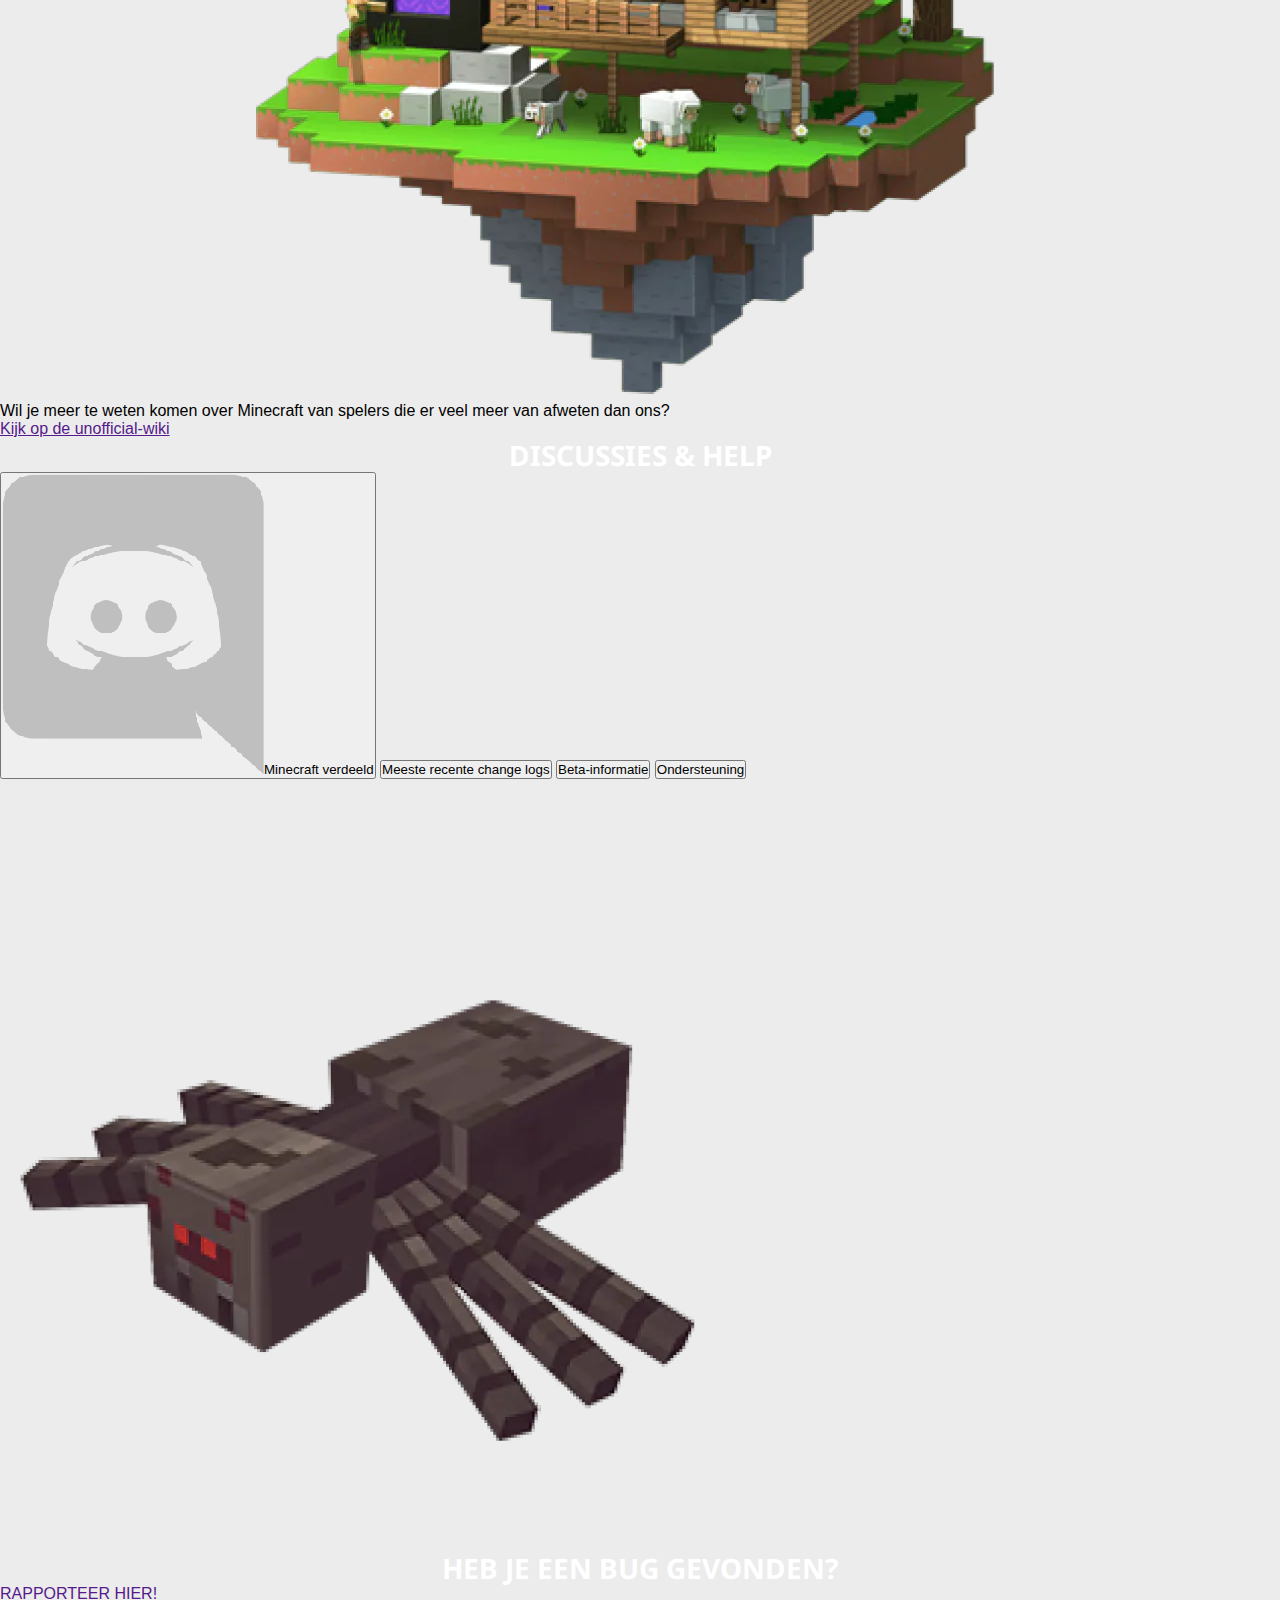
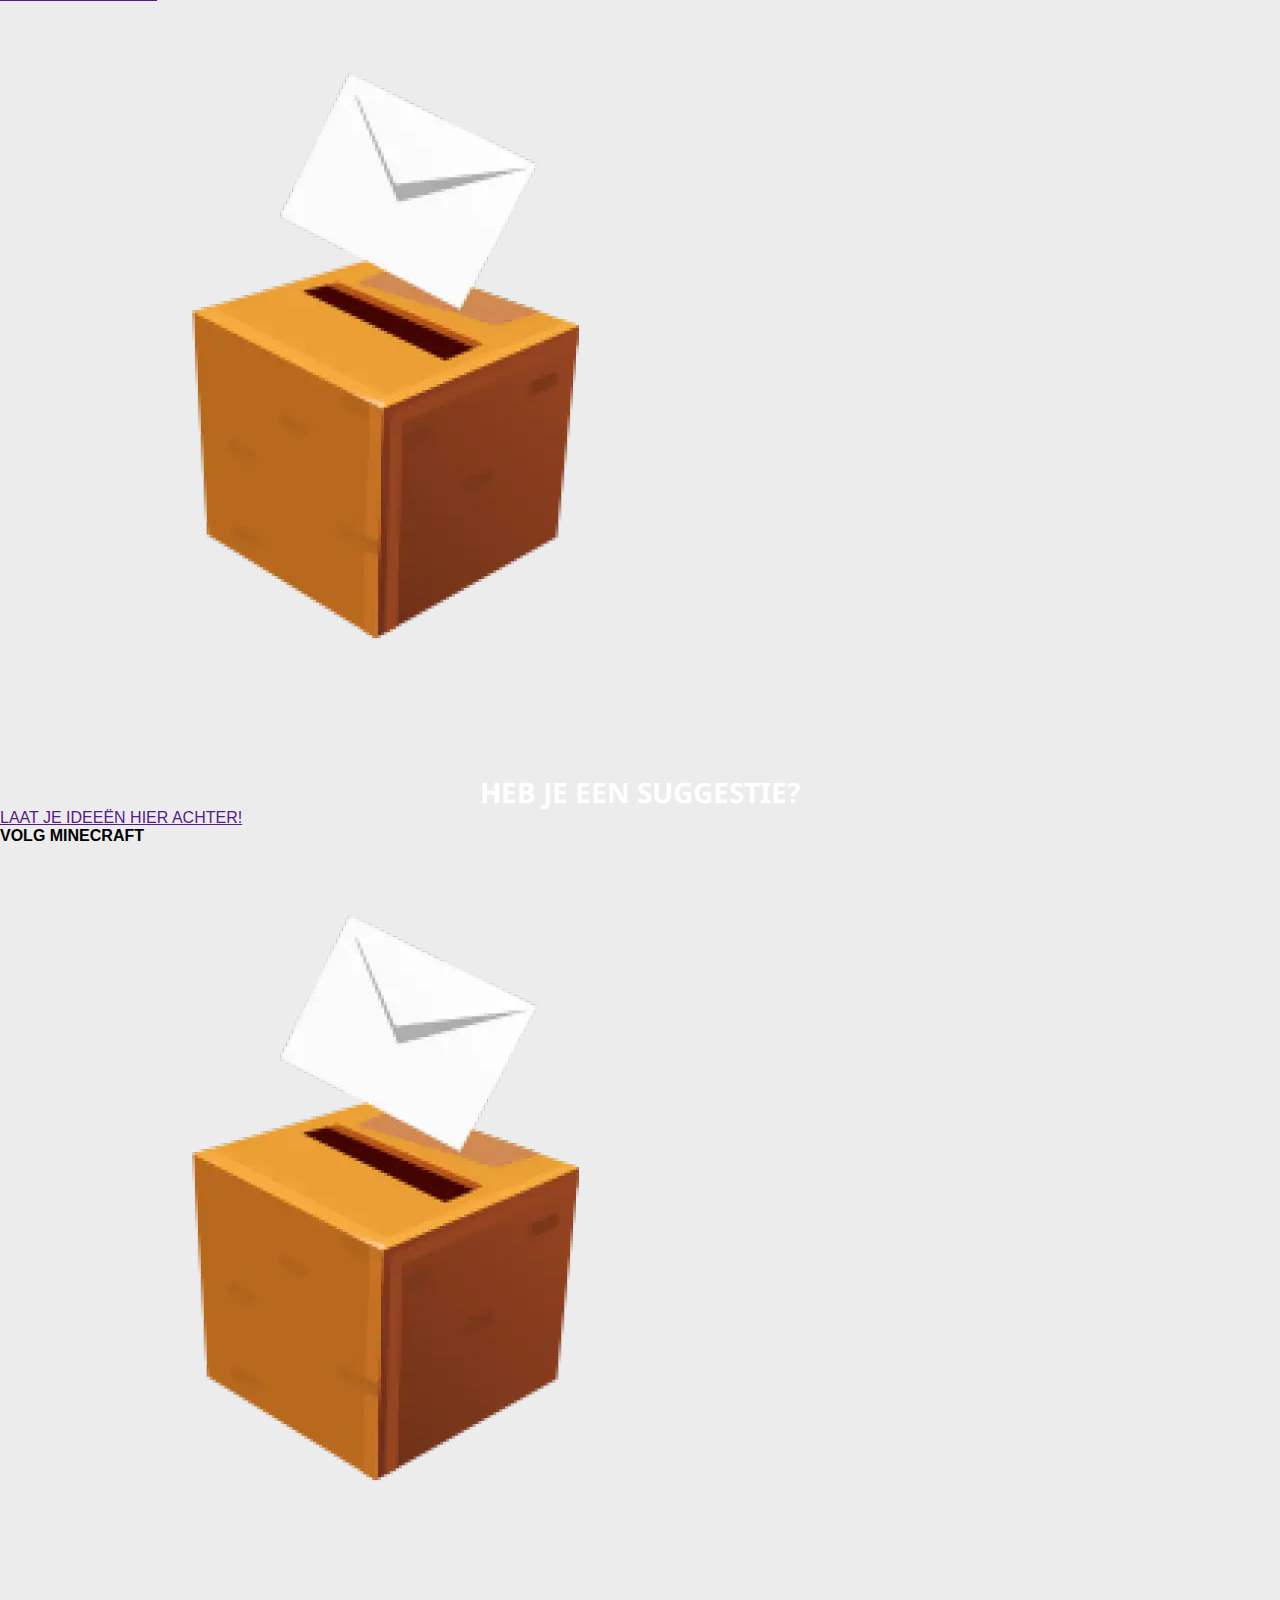
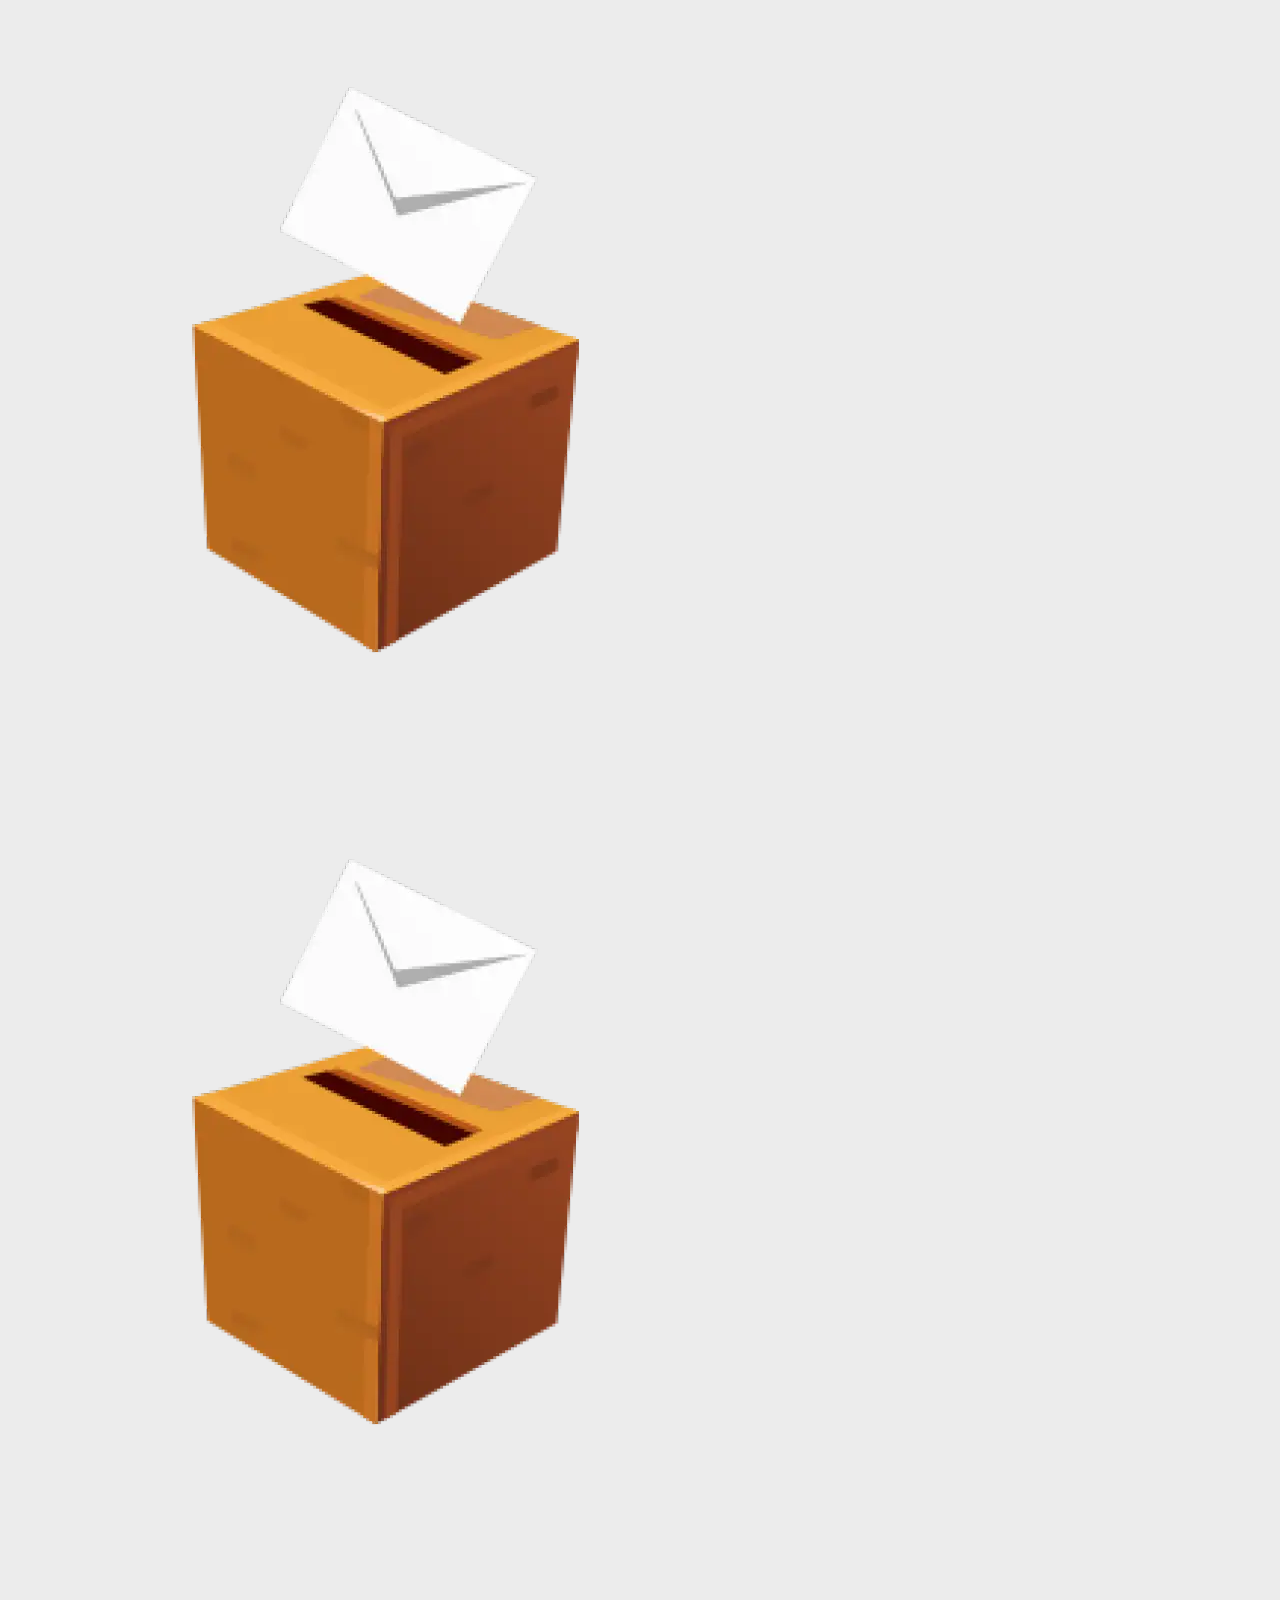
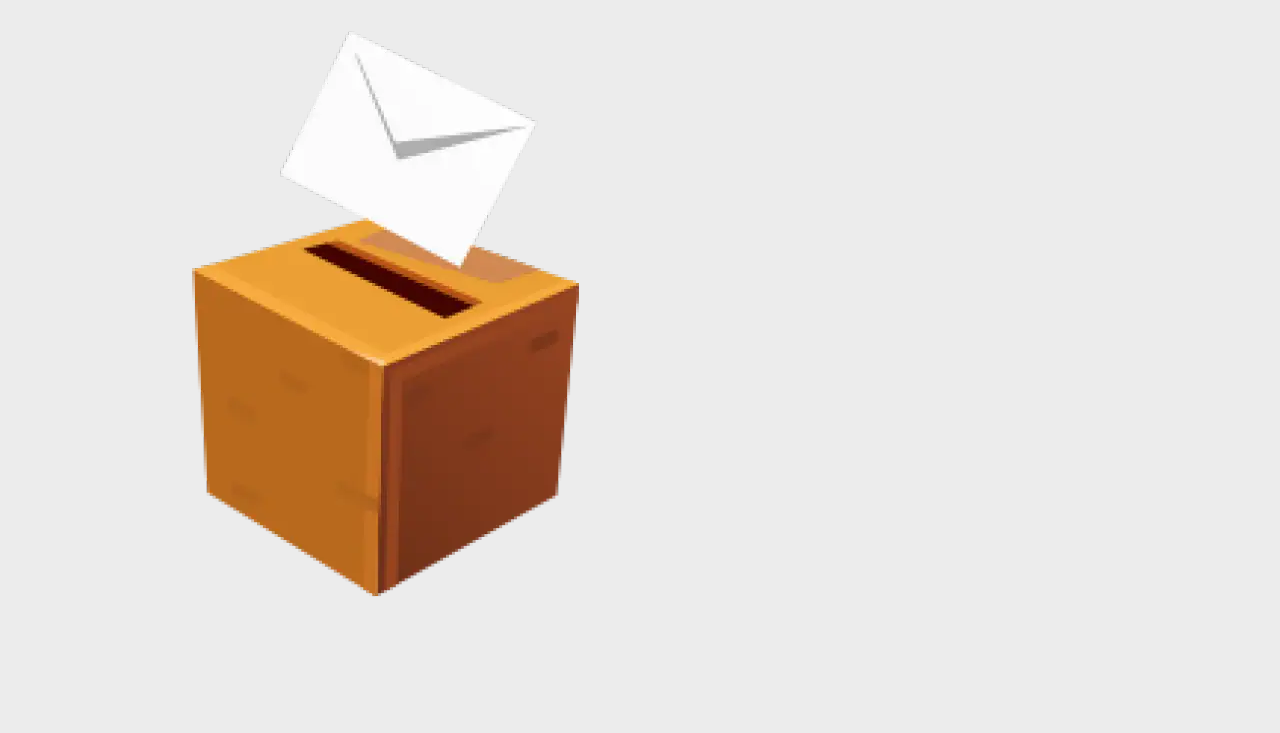
==== commit 66200004: "Add files via upload" ====
--- a/index.html
+++ b/index.html
@@ -3,89 +3,115 @@
 	
 <head>
 	<meta charset="UTF-8">
-	<meta name="author" content="jouw naam">
+	<meta name="author" content="Gilad Wrona">
 	<meta name="viewport" content="width=device-width, initial-scale=1">
 	
 	<title>Community | Minecraft</title>
 	
 	<link href="styles/style.css" rel="stylesheet">
 	<link rel="icon" type="image/svg+xml" href="images/favicon.svg">
+	<link rel="preconnect" href="https://fonts.googleapis.com">
+<link rel="preconnect" href="https://fonts.gstatic.com" crossorigin>
+<link href="https://fonts.googleapis.com/css2?family=Noto+Sans:wght@400;700&display=swap" rel="stylesheet">
 </head>
 
 <body>
+
+	
+	
+	
+	
 	<header>
+		<section>
 		<ul>
 			<li><a href="">INLOGGEN</a></li>
 			<li><a href="">VERZILVEREN</a></li>
 		</ul>
+		</section>
+
+		<section>
 		<nav>
 			<img src="images/logo.jpg" alt="MINECRAFT">
-			<a href=""><img src="images/hamburgermenu.png" alt=""></a>
-			<ul>
-				<li><a href="">Games</a></li>
-				<li><a href="">Community</a></li>
-				<li><a href="">Merch</a></li>
-				<li><a href="">Support</a></li>
+			<button><img src="images/hamburgermenu.png" alt=""></button>
+			<ul>
+				<li><a href=""><img src="images/menu-buy.jpg" alt="">Games</a></li>
+				<li><a href=""><img src="images/menu-comm.svg" alt="">Community</a></li>
+				<li><a href=""><img src="images/menu-store.svg" alt="">Merch</a></li>
+				<li><a href=""><img src="images/menu-support.svg" alt="">Support</a></li>
 			</ul>
 		</nav>
-
-		<section>
-			<h1>Welcome to the minecraft community</h1>
-
-			<p>Our Minecraft community never stops amazing us with their creativity. 
+		</section>
+
+		<section>
+			<article>
+				<h1>Welcome to the minecraft community</h1>
+
+				<p>Our Minecraft community never stops amazing us with their creativity. 
 				On this page, we gather some of their best work—videos, builds, and more.</p>
 			
-			<p>Banner image created by Alpine1</p>
-			<img src="" alt="">
+				<p>Banner image created by Alpine1</p>
+			</article>
 		</section>
 	</header>
 
 	<main>
 		<nav>
 			<ul>
-				<li>Community news</li>
-				<li>For new players</li>
-				<li>Youtube</li>
-				<li>Creations</li>
-				<li>Discussions & Help</li>
-				<li>Feedback</li>
+				<li><a href="">Community news</a></li>
+				<li><a href="">For new players</a></li>
+				<li><a href="">Youtube</a></li>
+				<li><a href="">Creations</a></li>
+				<li><a href="">Discussions & Help</a></li>
+				<li><a href="">Feedback</a></li>
 			</ul>
 		</nav>
+
+		<div><img src="images/flyingheroes.jpg" alt=""></div>
 
 		<section id = "ForNewPlayers">
 			<h2>Resources for new players</h2>
 
 			<ul>
 				<li>
-					<img src="images/Feedback_NPA.jpg" alt="Feedback">
-					<button>GUIDE</button>
-					<h3>How to submit feedback</h3>
+					<section>
+						<img src="images/Feedback_NPA.jpg" alt="Feedback">
+						<button>GUIDE</button>
+					</section>
+					<h3><a href="">How to submit feedback</a></h3>
 					<p>Great tips for submitting feedback</p>
 				</li>
 				<li>
-					<img src="images/redstone1-npa.jpg" alt="redstone">
-					<button>GUIDE</button>
-					<h3>Get started with redstone</h3>
+					
+					<section>
+						<img src="images/redstone1-npa.jpg" alt="redstone">
+						<button>GUIDE</button>
+					</section>
+					<h3><a href="">Get started with redstone</a></h3>
 					<p>Power your creations</p>
 				</li>
 				<li>
-					<img src="images/bugsite_NPA.jpg" alt="bugsite">
-					<button>GUIDE</button>
-					<h3>Bug us about bugs</h3>
+					<section>
+						<img src="images/bugsite_NPA.jpg" alt="bugsite">
+						<button>GUIDE</button>
+					</section>
+					<h3><a href="">Bug us about bugs</a></h3>
 					<p>Learn the easy steps!</p>
 				</li>
 				<li>
-					<img src="images/Support_NPA.jpg" alt="support">
-					<button>GUIDE</button>
-					<h3>Get help with minecraft</h3>
+					<section>
+						<img src="images/Support_NPA.jpg" alt="support">
+						<button>GUIDE</button>
+					</section>
+					<h3><a href="">Get help with minecraft</a></h3>
 					<p>We're here to help</p>
 				</li>
 			</ul>
 		</section>
 
 		<section id = "Youtube">
+			<img src="images/trans-top-darkwool.png" alt="">
 			<h2>Watch on youtube</h2>
-			<img src="images/mc-life.jpg" alt="thumbnail mc-life">
+			<a href="https://www.youtube.com/watch?v=DWZIfsaIgtE"><img src="images/mc-life.jpg" alt="thumbnail mc-life"></a>
 			<button></button>
 
 			<h2>Watch the stream again!</h2>
@@ -97,7 +123,8 @@
 				and more!</p>
 
 			<button>OFFICIAL YOUTUBE CHANNEL</button>
-			</section>
+			<img src="images/dark-wool-bottom-transition-transparent-bg.png" alt="">
+		</section>
 
 		<section id = "Creations">
 			<h2>Community town hall</h2>
--- a/styles/style.css
+++ b/styles/style.css
@@ -7,10 +7,20 @@
 
 body {
   font-family: Helvetica;
-  
-}
-
-header > ul:first-of-type {
+  position: relative;
+}
+
+header {
+  z-index: 10;
+}
+
+header section:nth-of-type(2){
+  position: sticky;
+  top: 0;
+  z-index: 15;
+}
+
+header section > ul:first-of-type {
   display: flex;
   list-style-type: none;
   justify-content: flex-end;
@@ -30,7 +40,8 @@
 
 header nav{
   color: aliceblue;
-  position: fixed;
+  position: absolute;
+  z-index: 15;
   height: 52px;
   width: 100%;
   background-color: black;
@@ -45,7 +56,7 @@
   top: calc(50% - 36.25px / 2);
 }
 
-header nav a img{
+header nav button img{
   height: 36.25px;
   background-color: black;
   position: absolute;
@@ -57,15 +68,312 @@
 
 header nav ul{
   background-color: rgb(54, 54, 54);
+  background-image: url(../images/bg-wool-dark.png);
   position: fixed;
   top: 77.5px;
   left: 0;
-  right: 20%;
+  right: 10%;
   bottom: 0;
   transform:translateX(-100%);
+  transition: 500ms;
+  list-style-type: none;
 }
 
 ul.MenuUit{
-  transform:translateX(100%);
-}
-
+  transform: translateX(0);
+}
+
+header nav ul li{
+  padding: 9px 32px 9px 17px;
+  font-size: 16px;
+  border-bottom: 1px solid;
+  border-bottom-color: rgba(0,0,0,.13);
+  border-right: solid 0;
+  font-weight: 700;
+  text-align: left;
+  height: 65px;
+  display: block;
+  line-height: 25px;
+  text-transform: uppercase;
+}
+
+header section:nth-of-type(3){
+  background-image: url(../images/MC-Community_Hero_Alpine-1_1200x600.jpg);
+  justify-content: center;
+  text-align: center;
+  height: 600px;
+  background-position: center;
+  position: relative;
+}
+
+header section article{
+  margin-left: 5%;
+  margin-right: 5%;
+  position: absolute;
+  bottom: 0;
+}
+
+h1{
+  font-size: 36px;
+  color:rgb(255, 255, 255);
+  font-family: 'Noto Sans', sans-serif;
+  font-weight: 700;
+  text-transform: uppercase;
+  letter-spacing: 1px;
+  margin-bottom: 13px;
+}
+
+header section article p{
+  color: rgb(255, 255, 255);
+  font-family: 'Noto Sans' , sans-serif;
+}
+
+header section article p:first-of-type{
+  font-size: 18px;
+  line-height: 26px;
+  margin-bottom: 50px;
+}
+
+header section article p:last-of-type{
+  font-size: 15px;
+  line-height: 20px;
+  margin-bottom: 50px;
+}
+
+
+/* Begin van de main */
+
+
+main{
+  position: relative;
+  background-color: #ececec;
+}
+
+main nav{
+  position: sticky;
+  top: 52px;
+  height: 76px;
+  background-color: rgb(255, 255, 255);
+  border-bottom: 4px solid rgba(0,0,0,.25);
+  z-index: 10;
+}
+
+main nav ul{
+  display: flex;
+  list-style-type: none;
+  overflow-x: scroll;
+  padding: 24px 12px;
+  margin: 0 auto;
+  text-align: center;
+  overflow: hidden;
+}
+
+main nav ul li a{
+  text-decoration: none;
+  color: #313131;
+  text-transform: uppercase;
+  font-size: 12px;
+  font-family: 'Noto Sans' , sans-serif;
+  font-weight: 700;
+  letter-spacing: 1px;
+  overflow-x:auto;
+  padding: 8px;
+  margin-right: 20px;
+  white-space: nowrap;
+}
+
+
+main div:first-of-type{
+  background-image: url(../images/bg-wool-dark.png);
+  position: relative;
+  height: 75px;
+  margin-top: 100px;
+}
+
+main div img{
+  width: 100%;
+  position: absolute;
+  top: -100px;
+}
+
+#ForNewPlayers{
+  background-image: url(../images/bg-wool-dark.png);
+  width: 100%;
+}
+
+h2 {
+  font-family: 'Noto Sans' , sans-serif;
+  font-weight: 700;
+  font-size: 28px;
+  line-height: 34px;
+  color: white;
+  text-transform: uppercase;
+  text-align: center;
+}
+
+#ForNewPlayers h2{
+  padding-top: 75px;
+  margin-bottom: 50px;
+}
+
+#ForNewPlayers ul{
+  display: flex;
+  flex-wrap: wrap;
+  text-align: center;
+}
+
+#ForNewPlayers ul li{
+  margin-bottom: 50px;
+}
+
+#ForNewPlayers ul li section{
+  position:relative;
+}
+
+#ForNewPlayers ul li img{
+  width: 90%;
+  border: 2px solid #f1edec;
+}
+
+#ForNewPlayers button{
+  font-family: Helvetica;
+  font-weight: 700;
+  letter-spacing: 1px;
+  font-size: 10px;
+  padding-left: 16px;
+  padding-right: 16px;
+  padding-top: 8px;
+  padding-bottom: 8px;
+  border: none;
+  color: #1d1e1e;
+  background-color: #fff;
+  position: absolute;
+  left: calc(50% - 68.67px / 2);
+  bottom: -8px;
+}
+
+h3 a{
+  text-decoration: none;
+  font-family: "Noto Sans";
+  font-weight: 700;
+  font-size: 18px;
+  line-height: 24px;
+  color: white;
+  text-transform: uppercase;
+  letter-spacing: 1px;
+}
+
+
+
+h3{
+  margin-top: 25px;
+}
+
+#ForNewPlayers p{
+  font-size: 15px;
+  color: white;
+  margin: 5px;
+  font-size: Helvetica;
+  letter-spacing: 0.5px;
+}
+
+#Youtube{
+  background-image: url(../images/bg-wool-white.png);
+  position: relative;
+  overflow-x: hidden;
+}
+
+#Youtube h2{
+  color: #202020;
+  letter-spacing: 1px;
+  margin-top: 16px;
+  margin-bottom: 48px;
+}
+
+#Youtube a{
+  display: flex;
+  justify-content: center;
+}
+
+#Youtube a img{
+  width: calc(100% - 28px);
+}
+
+#Youtube h2:last-of-type{
+  margin-bottom: 16px;
+}
+
+#Youtube p{
+  text-align: center;
+  margin-left: 14px;
+  margin-right: 14px;
+  margin-bottom: 20px;
+  color: #202020;
+  line-height: 26px;
+}
+
+#Youtube button:last-of-type{
+  background-color: #008542;
+  padding: 10px 15px;
+  text-shadow: 0 2px 0 rgb(0 0 0 / 25%);
+  color: white;
+  font-family: 'Noto Sans' , sans-serif;
+  font-weight: 700;
+  letter-spacing: 1.5px;
+  font-size: 14px;
+  border: none;
+  box-shadow: 0 -4px rgb(21 108 0 / 50%) inset, 0 4px rgb(100 253 31 / 99%) inset, -4px 0 rgb(100 253 31 / 50%) inset, 4px 0 rgb(21 108 0 / 50%) inset;
+  transition: 500ms;
+  position: absolute;
+  left: calc(50% - 272px / 2);
+}
+
+#Youtube button:last-of-type:hover{
+  box-shadow: 0 -4px rgb(0 0 0 / 50%) inset, 0 4px rgb(255 255 255 / 20%) inset, -4px 0 rgb(255 255 255 / 20%) inset, 4px 0 rgb(0 0 0 / 50%) inset;
+  padding: 15px 30px;
+  left: calc(50% - 301.24px / 2);
+}
+
+#Youtube img:last-of-type{
+  margin-top: 150px;
+}
+
+
+#Creations{
+  text-align: center;
+  margin-left: 5%;
+  margin-right: 5%;
+}
+
+#Creations h2{
+  color: #202020;
+  letter-spacing: 1px;
+  margin-top: 30px;
+  margin-bottom: 30px;
+}
+
+#Creations p{
+  margin-left: 14px;
+  margin-right: 14px;
+  margin-bottom: 20px;
+  color: #202020;
+  line-height: 26px;
+}
+
+#Creations ul{
+  list-style-type: none;
+}
+
+#Creations button{
+  font-family: Helvetica;
+  font-weight: 700;
+  letter-spacing: 1px;
+  font-size: 10px;
+  padding-left: 16px;
+  padding-right: 16px;
+  padding-top: 8px;
+  padding-bottom: 8px;
+  border: none;
+  color: #1d1e1e;
+  background-color: #fff;
+}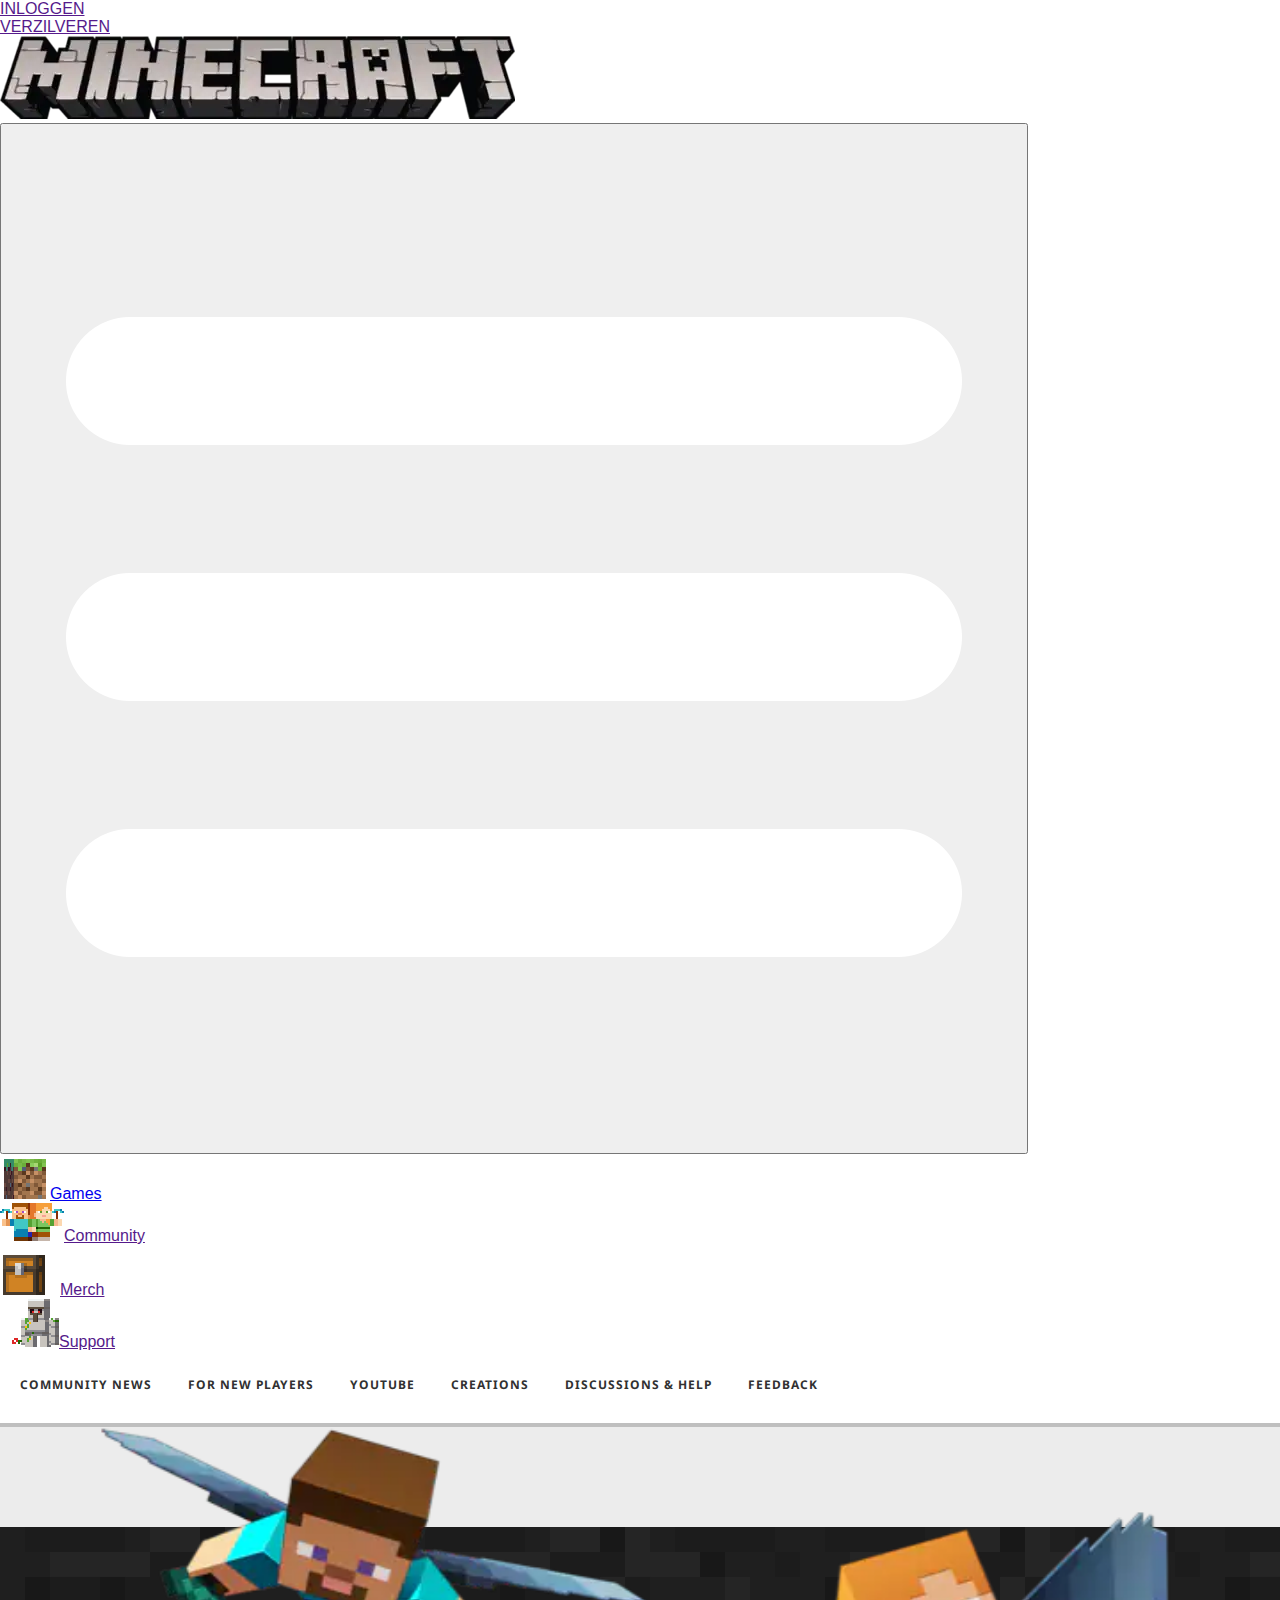
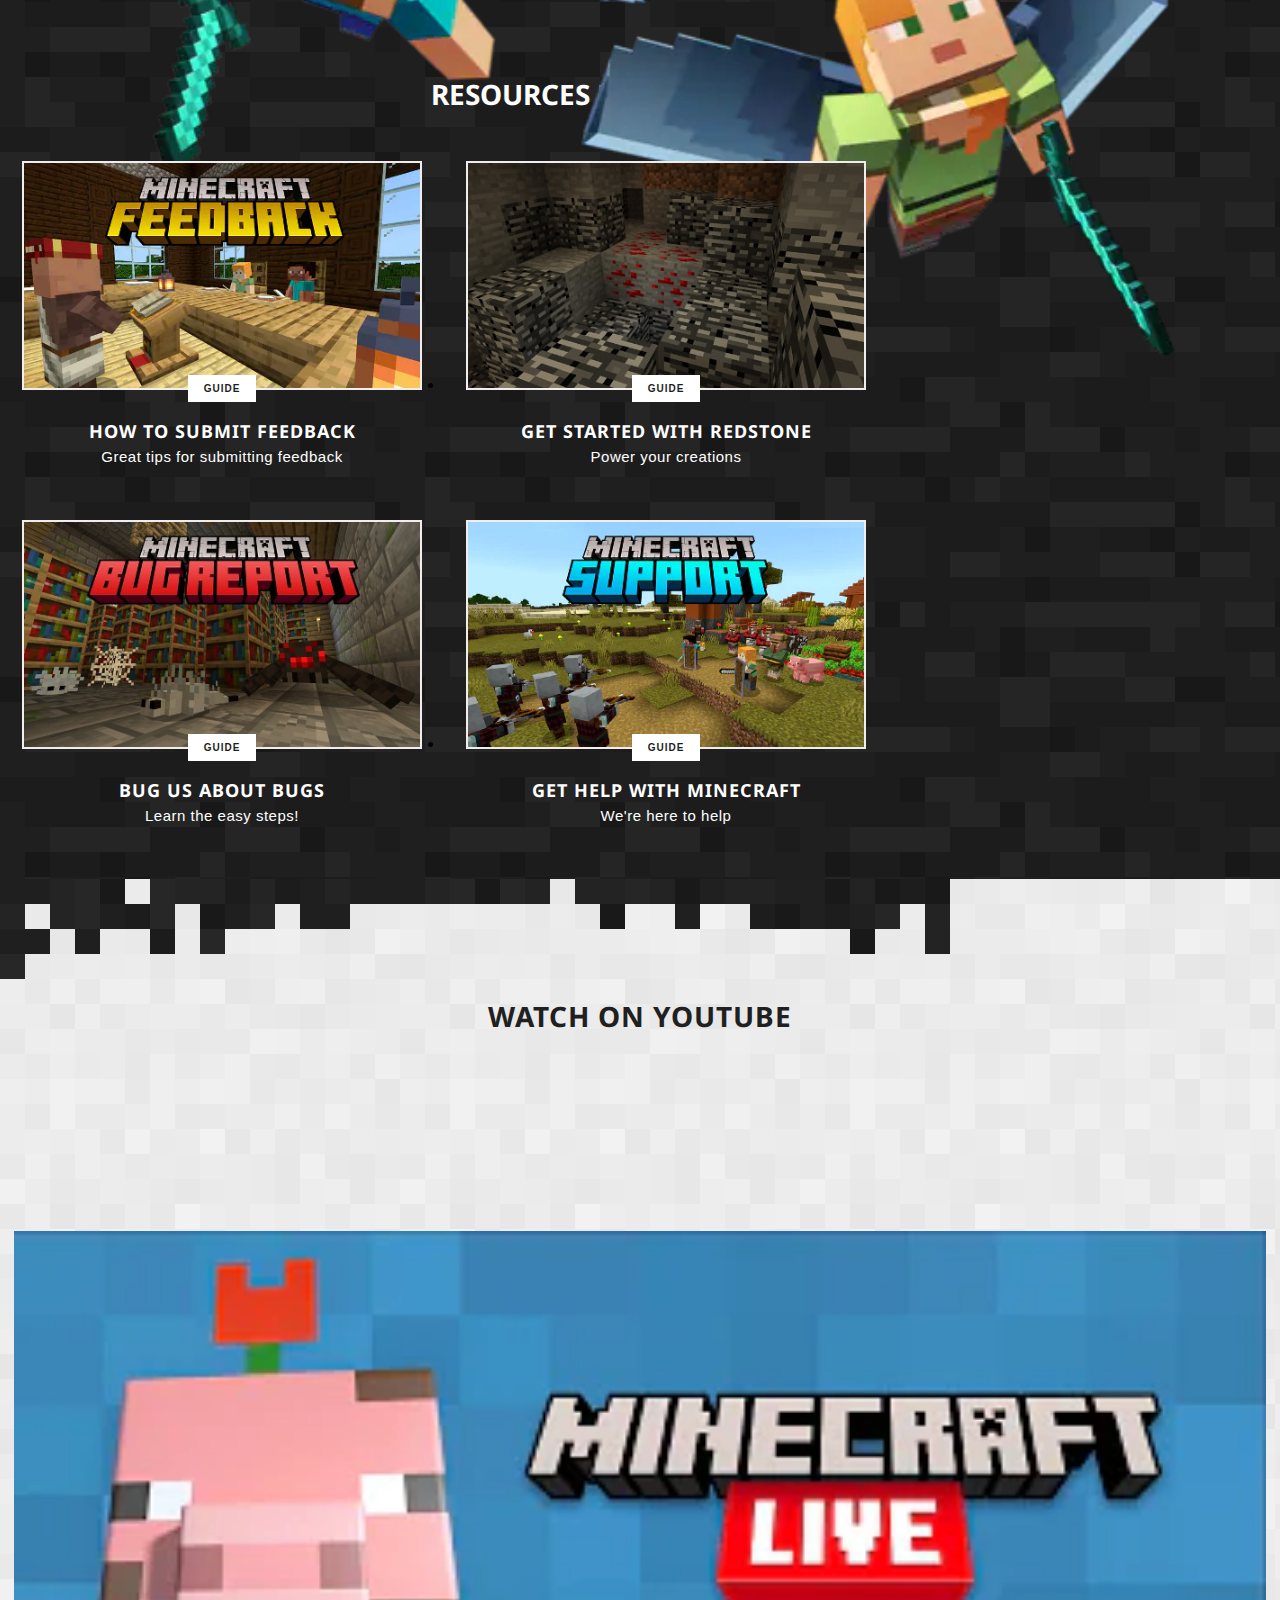
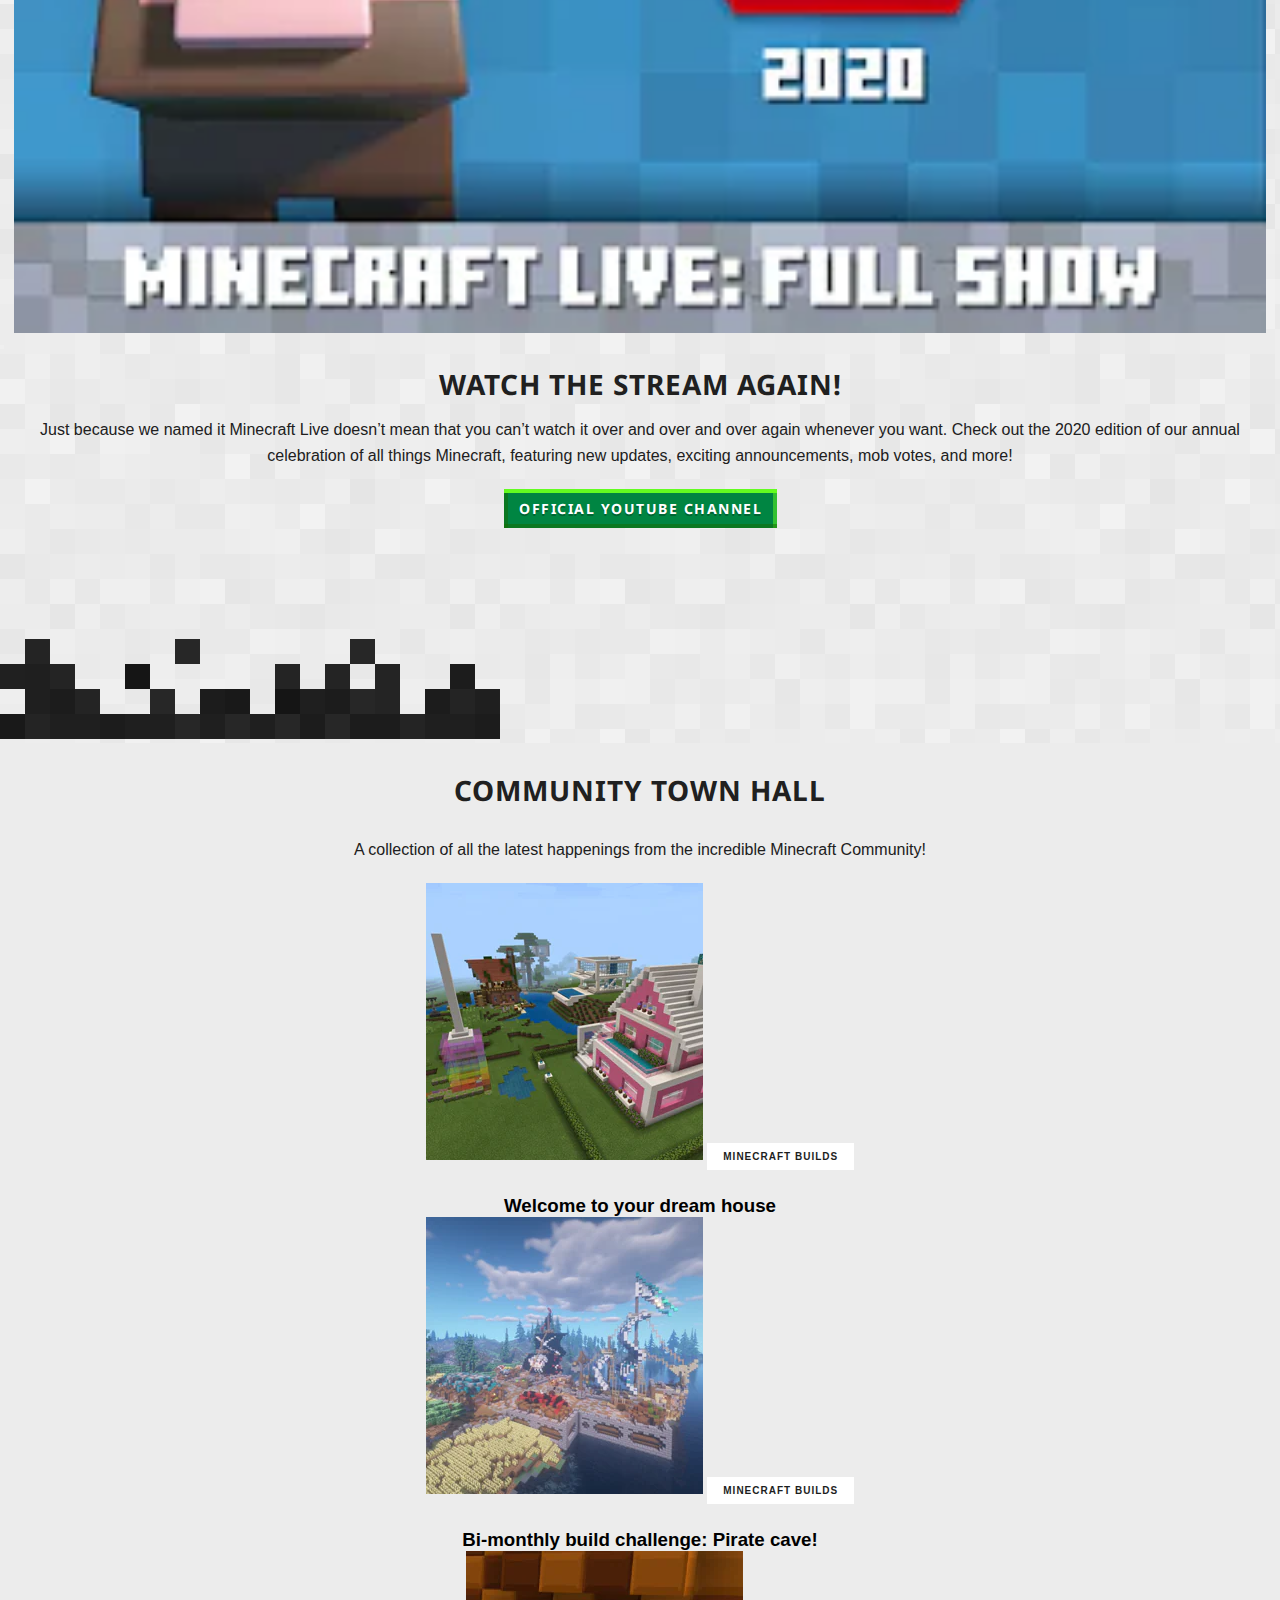
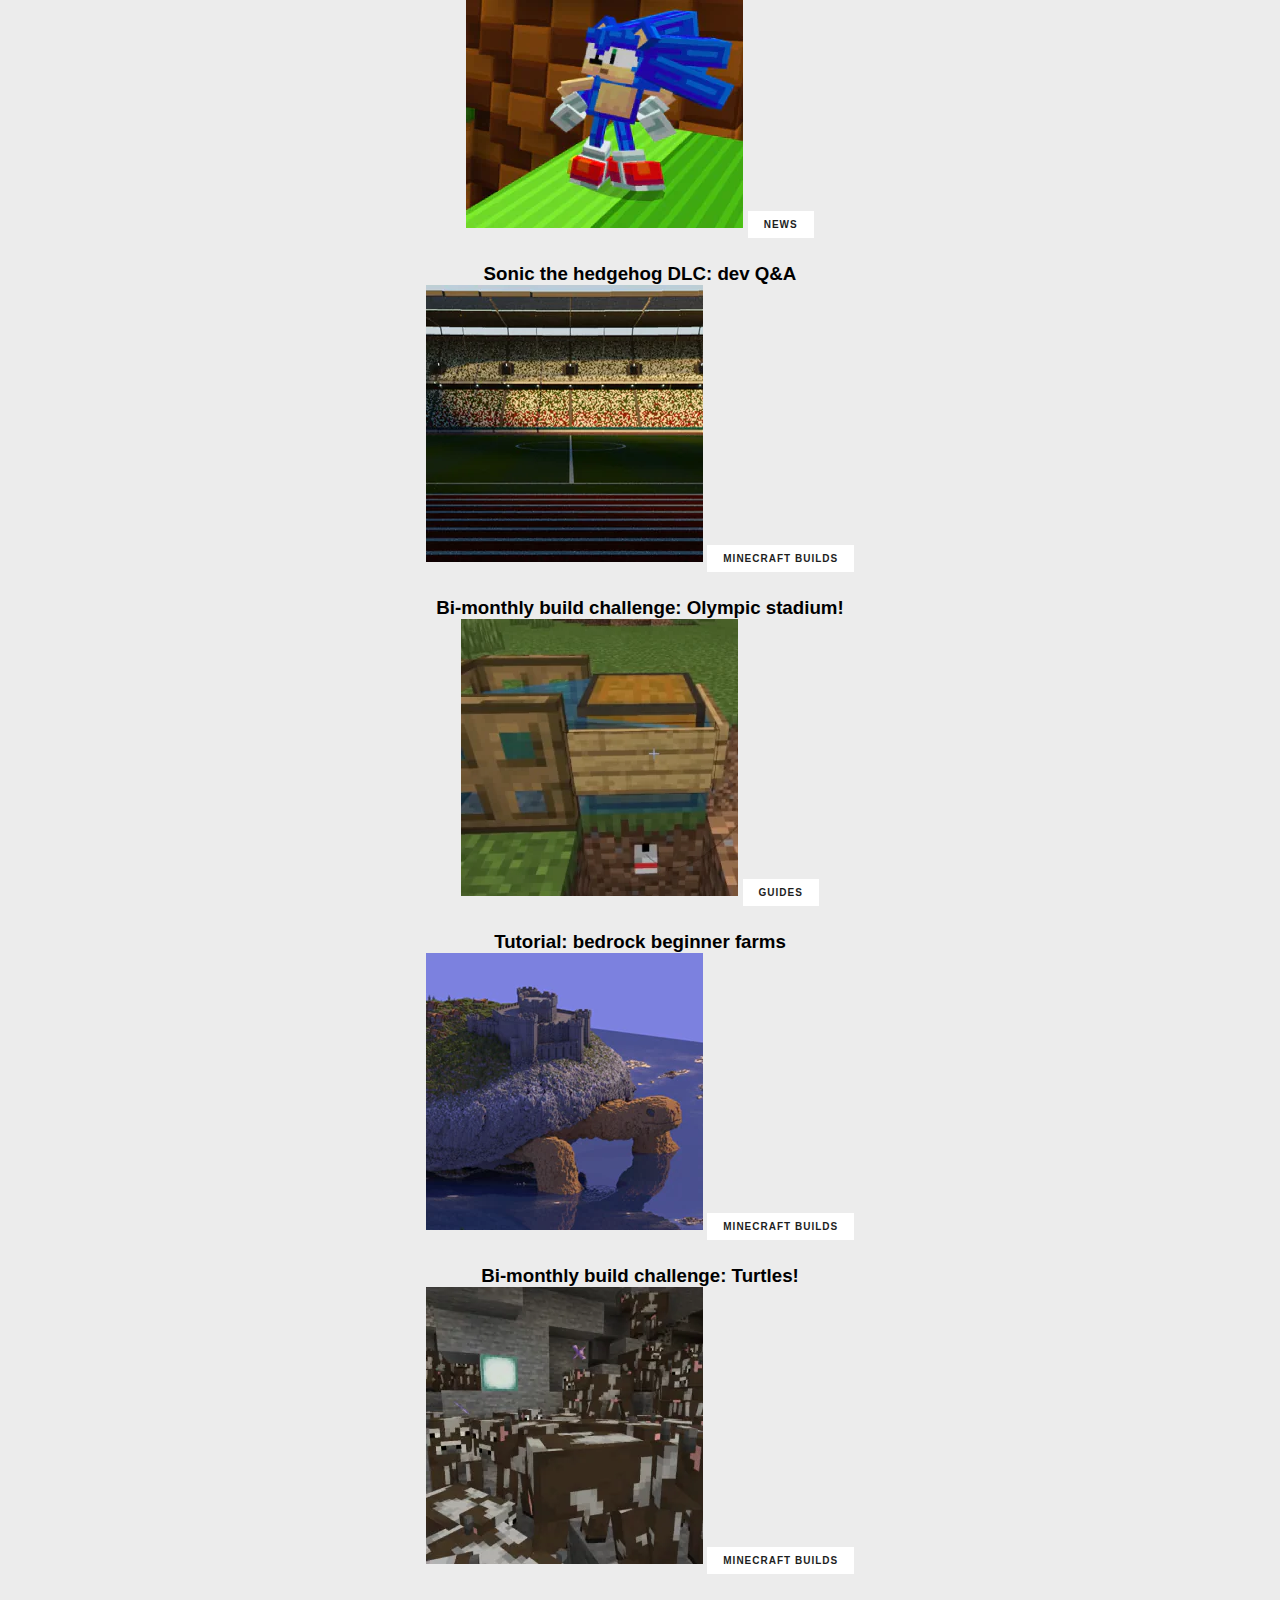
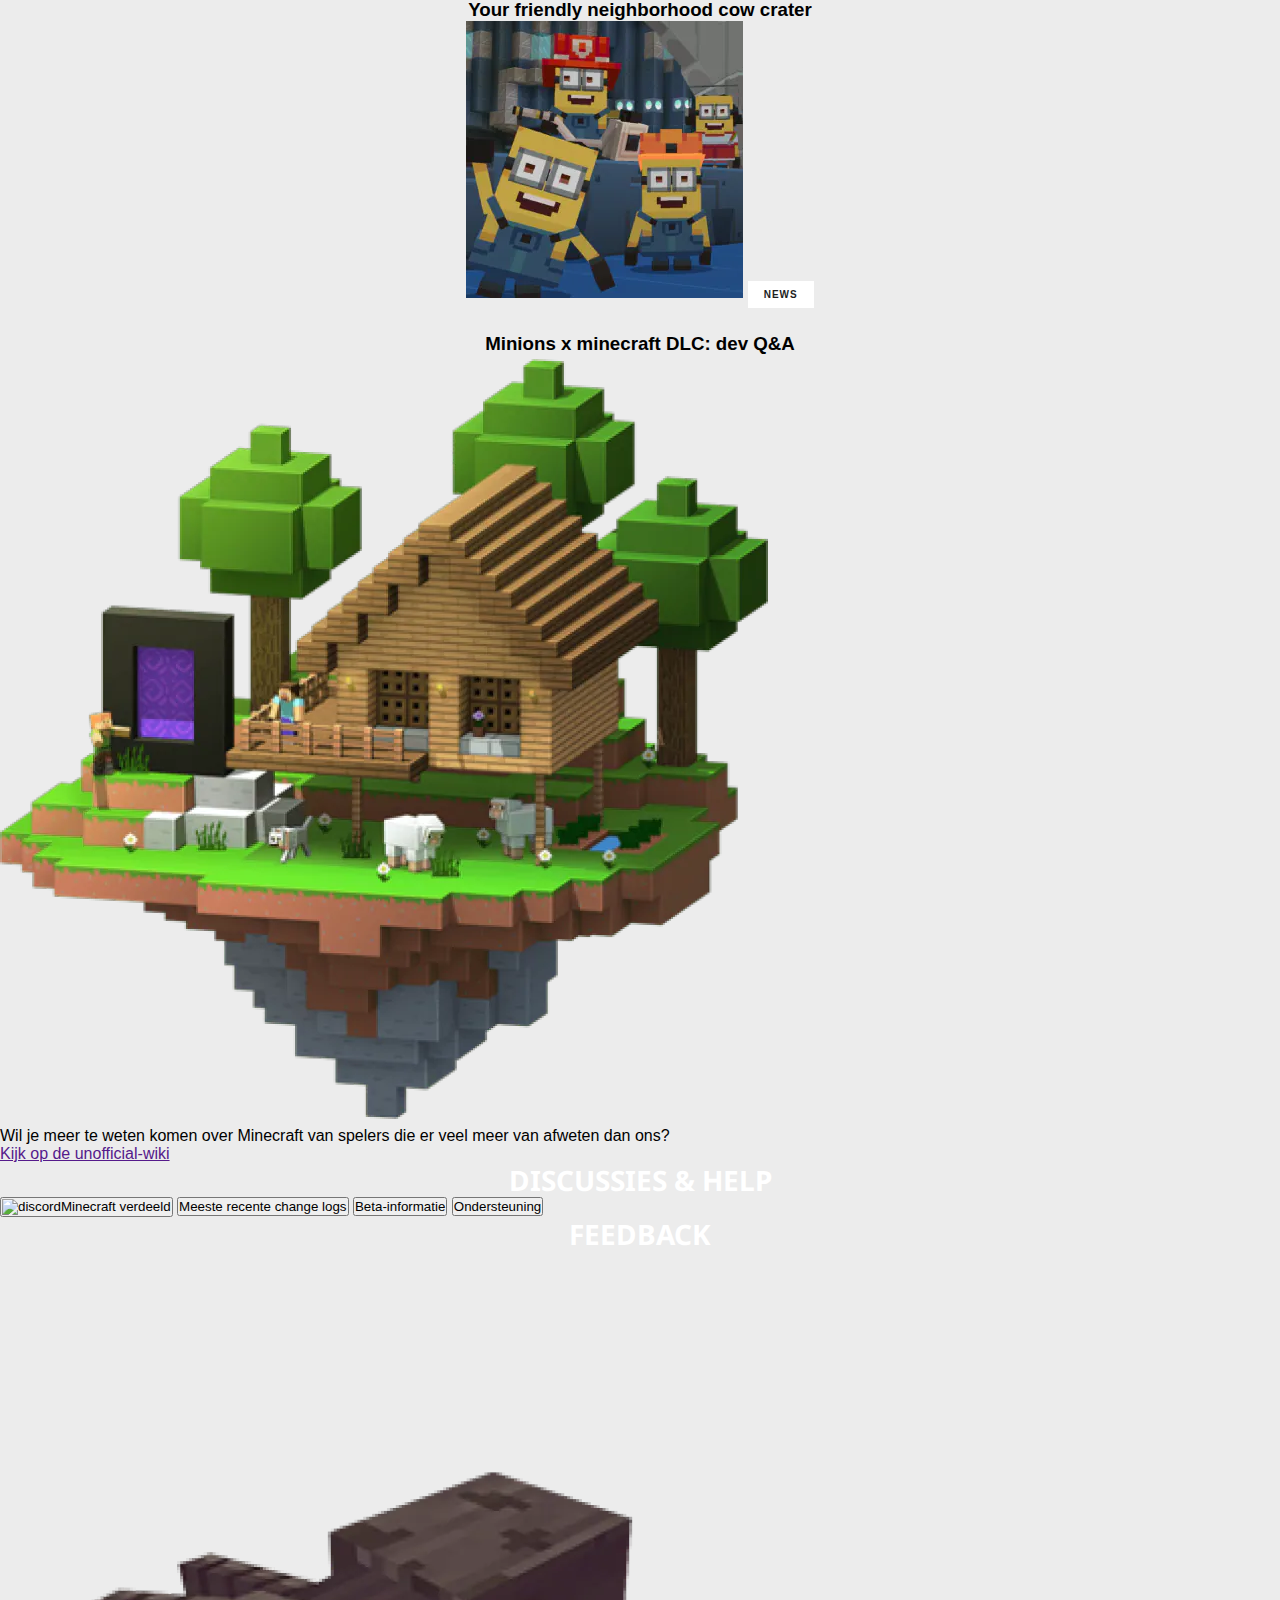
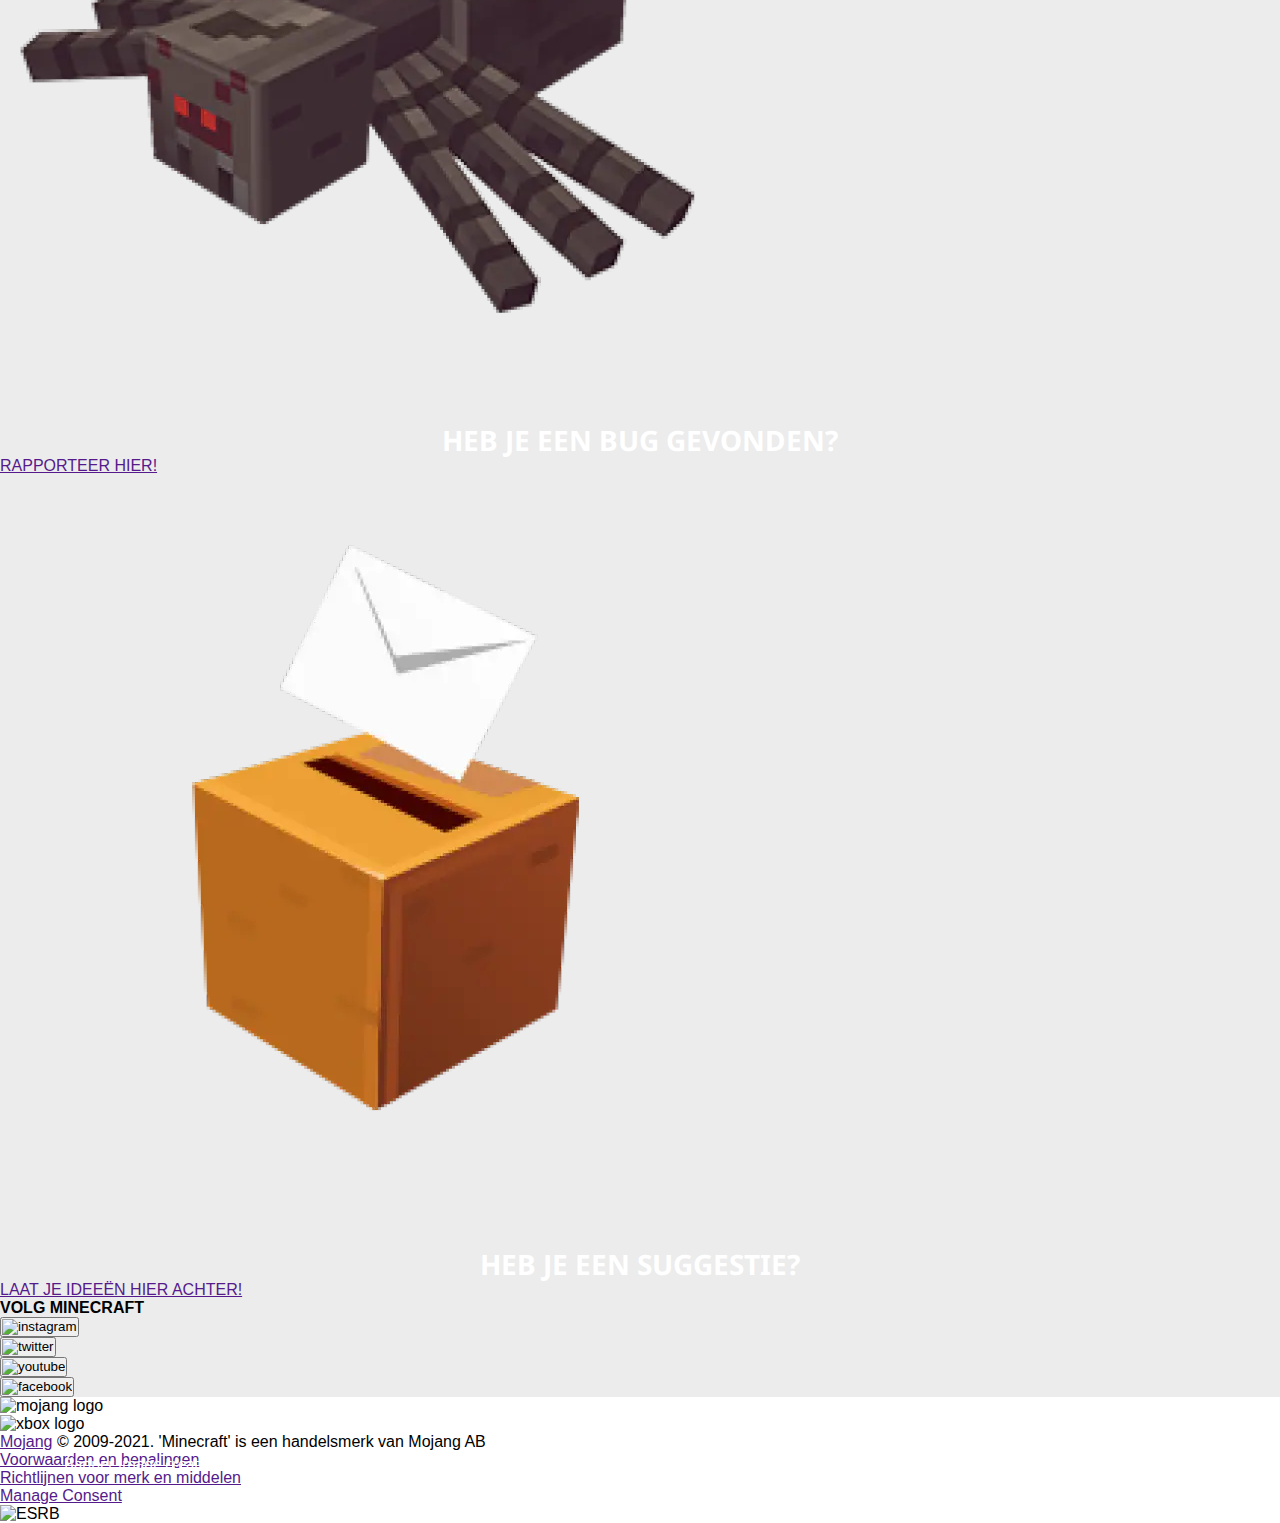
==== commit 65067bd0: "Add files via upload" ====
--- a/index.html
+++ b/index.html
@@ -9,39 +9,33 @@
 	<title>Community | Minecraft</title>
 	
 	<link href="styles/style.css" rel="stylesheet">
-	<link rel="icon" type="image/svg+xml" href="images/favicon.svg">
+	<link rel="icon" type="image/png" href="images/favicon.png">
 	<link rel="preconnect" href="https://fonts.googleapis.com">
-<link rel="preconnect" href="https://fonts.gstatic.com" crossorigin>
-<link href="https://fonts.googleapis.com/css2?family=Noto+Sans:wght@400;700&display=swap" rel="stylesheet">
+	<link rel="preconnect" href="https://fonts.gstatic.com" crossorigin>
+	<link href="https://fonts.googleapis.com/css2?family=Noto+Sans:wght@400;700&display=swap" rel="stylesheet">
 </head>
 
-<body>
-
-	
-	
-	
-	
-	<header>
-		<section>
+<body id="community">
+	<section>
 		<ul>
 			<li><a href="">INLOGGEN</a></li>
 			<li><a href="">VERZILVEREN</a></li>
 		</ul>
-		</section>
-
-		<section>
+	</section>
+	<section>
 		<nav>
+			<div></div>
 			<img src="images/logo.jpg" alt="MINECRAFT">
-			<button><img src="images/hamburgermenu.png" alt=""></button>
-			<ul>
-				<li><a href=""><img src="images/menu-buy.jpg" alt="">Games</a></li>
-				<li><a href=""><img src="images/menu-comm.svg" alt="">Community</a></li>
-				<li><a href=""><img src="images/menu-store.svg" alt="">Merch</a></li>
-				<li><a href=""><img src="images/menu-support.svg" alt="">Support</a></li>
+			<button><img src="images/hamburgermenu.png" alt="hamburgermenu"></button>
+			<ul>
+				<li><a href="../basiswebsite/home.html"><img src="images/menu-buy.jpg" alt="dirtblock">Games</a></li>
+				<li><a href=""><img src="images/menu-comm.svg" alt="Steve and Alex">Community</a></li>
+				<li><a href=""><img src="images/menu-store.svg" alt="Chest">Merch</a></li>
+				<li><a href=""><img src="images/menu-support.svg" alt="Iron golem">Support</a></li>
 			</ul>
 		</nav>
-		</section>
-
+	</section>
+	<header>
 		<section>
 			<article>
 				<h1>Welcome to the minecraft community</h1>
@@ -58,17 +52,17 @@
 		<nav>
 			<ul>
 				<li><a href="">Community news</a></li>
-				<li><a href="">For new players</a></li>
-				<li><a href="">Youtube</a></li>
-				<li><a href="">Creations</a></li>
-				<li><a href="">Discussions & Help</a></li>
-				<li><a href="">Feedback</a></li>
+				<li><a href="#ForNewPlayers">For new players</a></li>
+				<li><a href="#Youtube">Youtube</a></li>
+				<li><a href="#Creations">Creations</a></li>
+				<li><a href="#DiscussionsAndHelp">Discussions & Help</a></li>
+				<li><a href="#Feedback">Feedback</a></li>
 			</ul>
 		</nav>
 
-		<div><img src="images/flyingheroes.jpg" alt=""></div>
-
-		<section id = "ForNewPlayers">
+		<div><img src="images/flyingheroes.jpg" alt="Steve en Alex vliegen"></div>
+
+		<section id="ForNewPlayers">
 			<h2>Resources for new players</h2>
 
 			<ul>
@@ -108,8 +102,8 @@
 			</ul>
 		</section>
 
-		<section id = "Youtube">
-			<img src="images/trans-top-darkwool.png" alt="">
+		<section id="Youtube">
+			<img src="images/trans-top-darkwool.png" alt="transition image">
 			<h2>Watch on youtube</h2>
 			<a href="https://www.youtube.com/watch?v=DWZIfsaIgtE"><img src="images/mc-life.jpg" alt="thumbnail mc-life"></a>
 			<button></button>
@@ -123,10 +117,10 @@
 				and more!</p>
 
 			<button>OFFICIAL YOUTUBE CHANNEL</button>
-			<img src="images/dark-wool-bottom-transition-transparent-bg.png" alt="">
-		</section>
-
-		<section id = "Creations">
+			<img src="images/dark-wool-bottom-transition-transparent-bg.png" alt="transition image">
+		</section>
+
+		<section id="Creations">
 			<h2>Community town hall</h2>
 
 			<p>A collection of all the latest happenings from the incredible Minecraft Community!</p>
@@ -134,51 +128,50 @@
 			<ul>
 				<li>
 					<img src="images/team-houses_277x277.jpg" alt="team-houses_277x277">
-					<button>MINECRAFT BUILDS</button>
+					<button class="mcbuilds">MINECRAFT BUILDS</button>
 					<h3>Welcome to your dream house</h3>
 				</li>
 				<li>
 					<img src="images/pirate-cave_277x277.jpg" alt="pirate-cave_277x277">
-					<button>MINECRAFT BUILDS</button>
+					<button class="mcbuilds">MINECRAFT BUILDS</button>
 					<h3>Bi-monthly build challenge: Pirate cave!</h3>
 				</li>
 				<li>
 					<img src="images/Sonic_Thumb_277x277.jpg" alt="Sonic_Thumb_277x277">
-					<button>NEWS</button>
+					<button class="news">NEWS</button>
 					<h3>Sonic the hedgehog DLC: dev Q&A</h3>
 				</li>
 				<li>
 					<img src="images/olympics_277x277.jpg" alt="olympics_277x277">
-					<button>MINECRAFT BUILDS</button>
+					<button class="mcbuilds">MINECRAFT BUILDS</button>
 					<h3>Bi-monthly build challenge: Olympic stadium!</h3>
 				</li>
 				<li>
 					<img src="images/BeginnerFarms_Thumb.jpg" alt="BeginnerFarms_Thumb">
-					<button>GUIDES</button>
+					<button class="guides">GUIDES</button>
 					<h3>Tutorial: bedrock beginner farms</h3>
 				</li>
 				<li>
 					<img src="images/turtles_277x277.jpg" alt="turtles_277x277">
-					<button>MINECRAFT BUILDS</button>
+					<button class="mcbuilds">MINECRAFT BUILDS</button>
 					<h3>Bi-monthly build challenge: Turtles!</h3>
 				</li>
 				<li>
 					<img src="images/Thumbnail_277x277.jpg" alt="cows">
-					<button>MINECRAFT BUILDS</button>
+					<button class="mcbuilds">MINECRAFT BUILDS</button>
 					<h3>Your friendly neighborhood cow crater</h3>
 				</li>
 				<li>
 					<img src="images/NewThumb_277x277.jpg" alt="Minions">
-					<button>NEWS</button>
+					<button class="news">NEWS</button>
 					<h3>Minions x minecraft DLC: dev Q&A</h3>
 				</li>
 				
 			</ul>
-
+		</section>
+
+		<section>
 			<img src="images/house-island.jpg" alt="house-island">
-		</section>
-
-		<section>
 			<p>Wil je meer te weten komen over Minecraft van spelers die er veel meer
 				van afweten dan ons?
 			</p>
@@ -187,16 +180,17 @@
 		</section>
 		
 
-		<section id = "Discussions&Help">
+		<section id="DiscussionsAndHelp">
 			<h2>Discussies & Help</h2>
 
-			<button><img src="images/discord-icon-transparent-0.jpg" alt="discord">Minecraft verdeeld</button>
+			<button><img src="images/pixel-cta-discord.svg" alt="discord">Minecraft verdeeld</button>
 			<button>Meeste recente change logs</button>
 			<button>Beta-informatie</button>
 			<button>Ondersteuning</button>
 		</section>
 
-		<section id = "Feedback">
+		<section id="Feedback">
+			<h2>FEEDBACK</h2>
 			<ul>
 				<li>
 					<img src="images/spider.jpg" alt="spider">
@@ -214,16 +208,32 @@
 		<section>
 			<h4>VOLG MINECRAFT</h4>
 			<ul>
-				<li><a href=""><img src="images/instagram.jpg" alt="instagram"></a></li>
-				<li><a href=""><img src="images/twitter.jpg" alt="twitter"></a></li>
-				<li><a href=""><img src="images/youtube.jpg" alt="youtube"></a></li>
-				<li><a href=""><img src="images/facebook.jpg" alt="facebook"></a></li>
+				<li><button><img src="images/pixel-instagram.svg" alt="instagram"></button></li>
+				<li><button><img src="images/pixel-twitter.svg" alt="twitter"></button></li>
+				<li><button><img src="images/pixel-youtube.svg" alt="youtube"></button></li>
+				<li><button><img src="images/pixel-facebook.svg" alt="facebook"></button></li>
 			</ul>
 		</section>
 	</main>
 
 	<footer>
-
+		<section>
+			<ul>
+				<li><img src="images/Mojang-Studios-Logo-Redbox.jpg" alt="mojang logo"></li>
+				<li><img src="images/xboxgamestudio.svg" alt="xbox logo"></li>
+			</ul>
+			
+			<section>
+				<p><a href="">Mojang</a> © 2009-2021. 'Minecraft' is een handelsmerk van Mojang AB</p>
+				<ul>
+					<li><a href="">Voorwaarden en bepalingen</a></li>
+					<li><a href="">Richtlijnen voor merk en middelen</a></li>
+					<li><a href="">Manage Consent</a></li>
+				</ul>
+			</section>
+			
+			<img src="images/esrb_2021.svg" alt="ESRB">
+		</section>
 	</footer>
 
 	<script src="scripts/script.js"></script>
